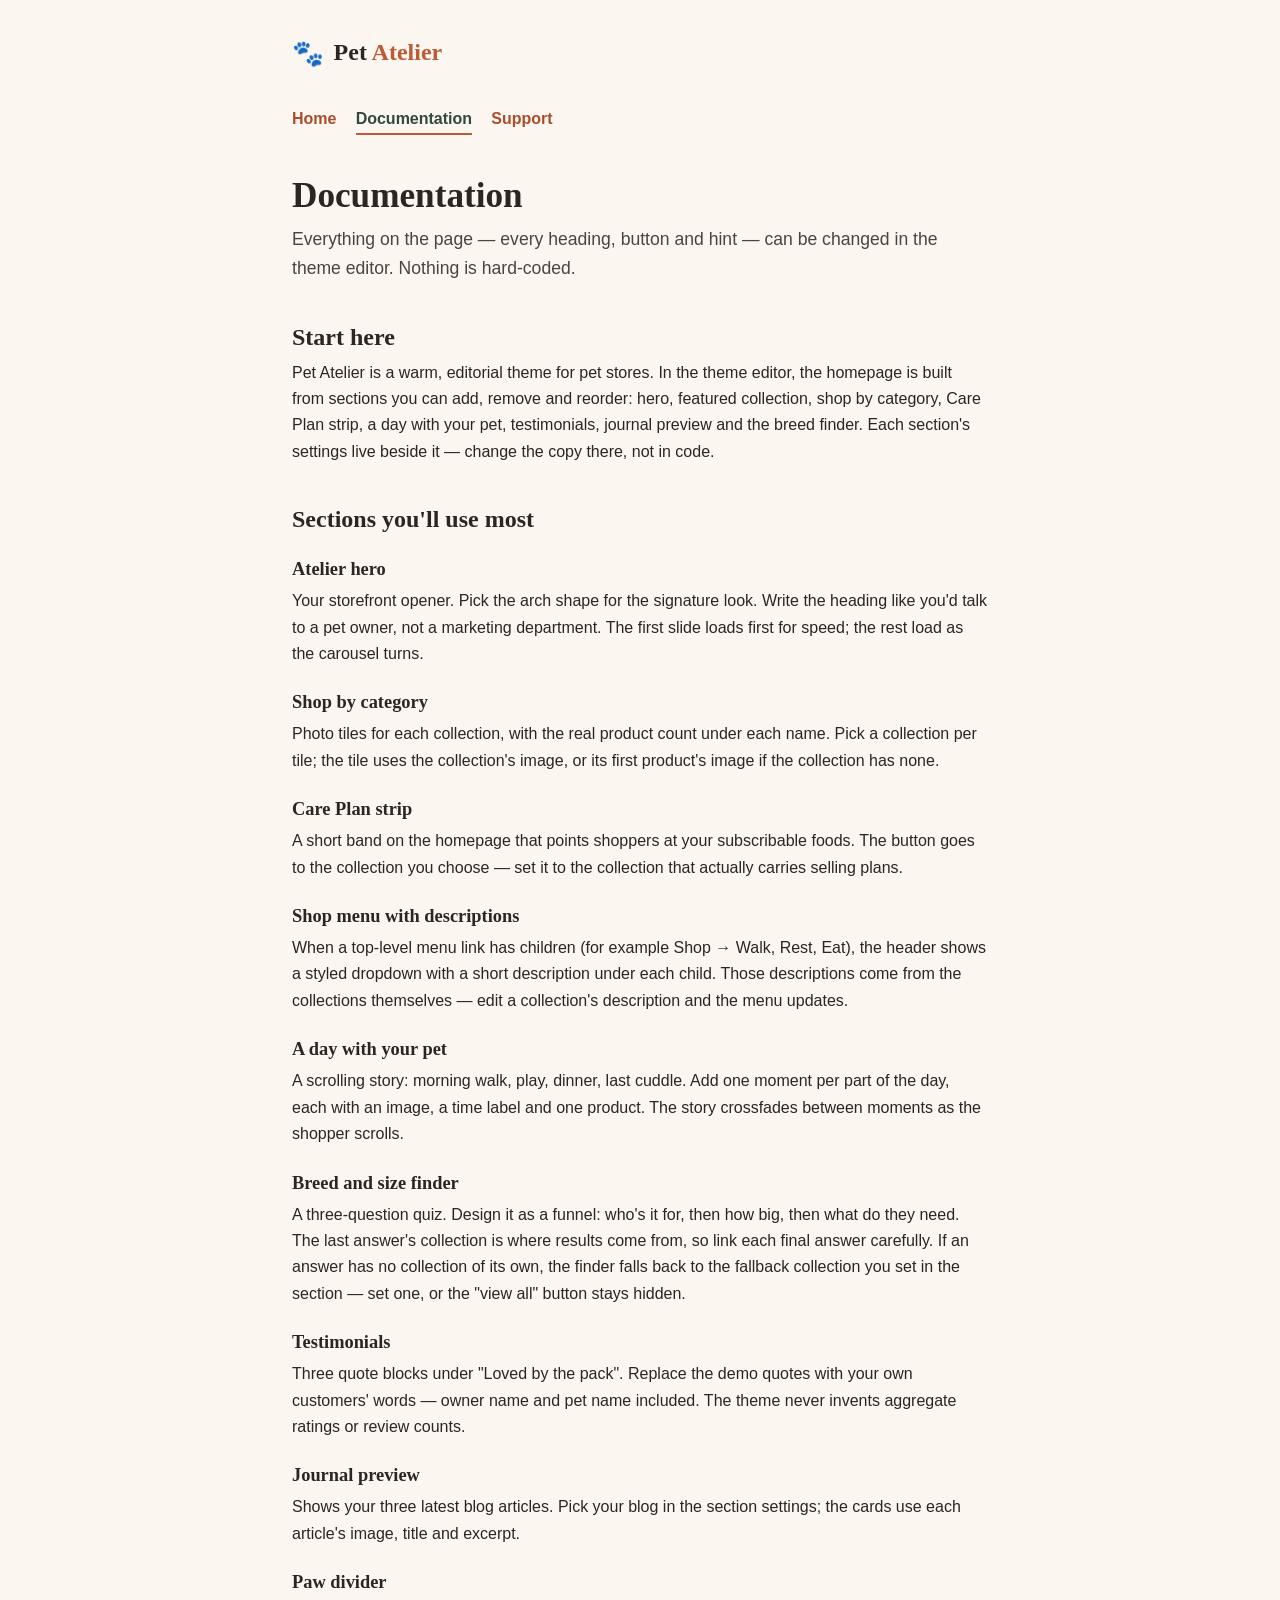
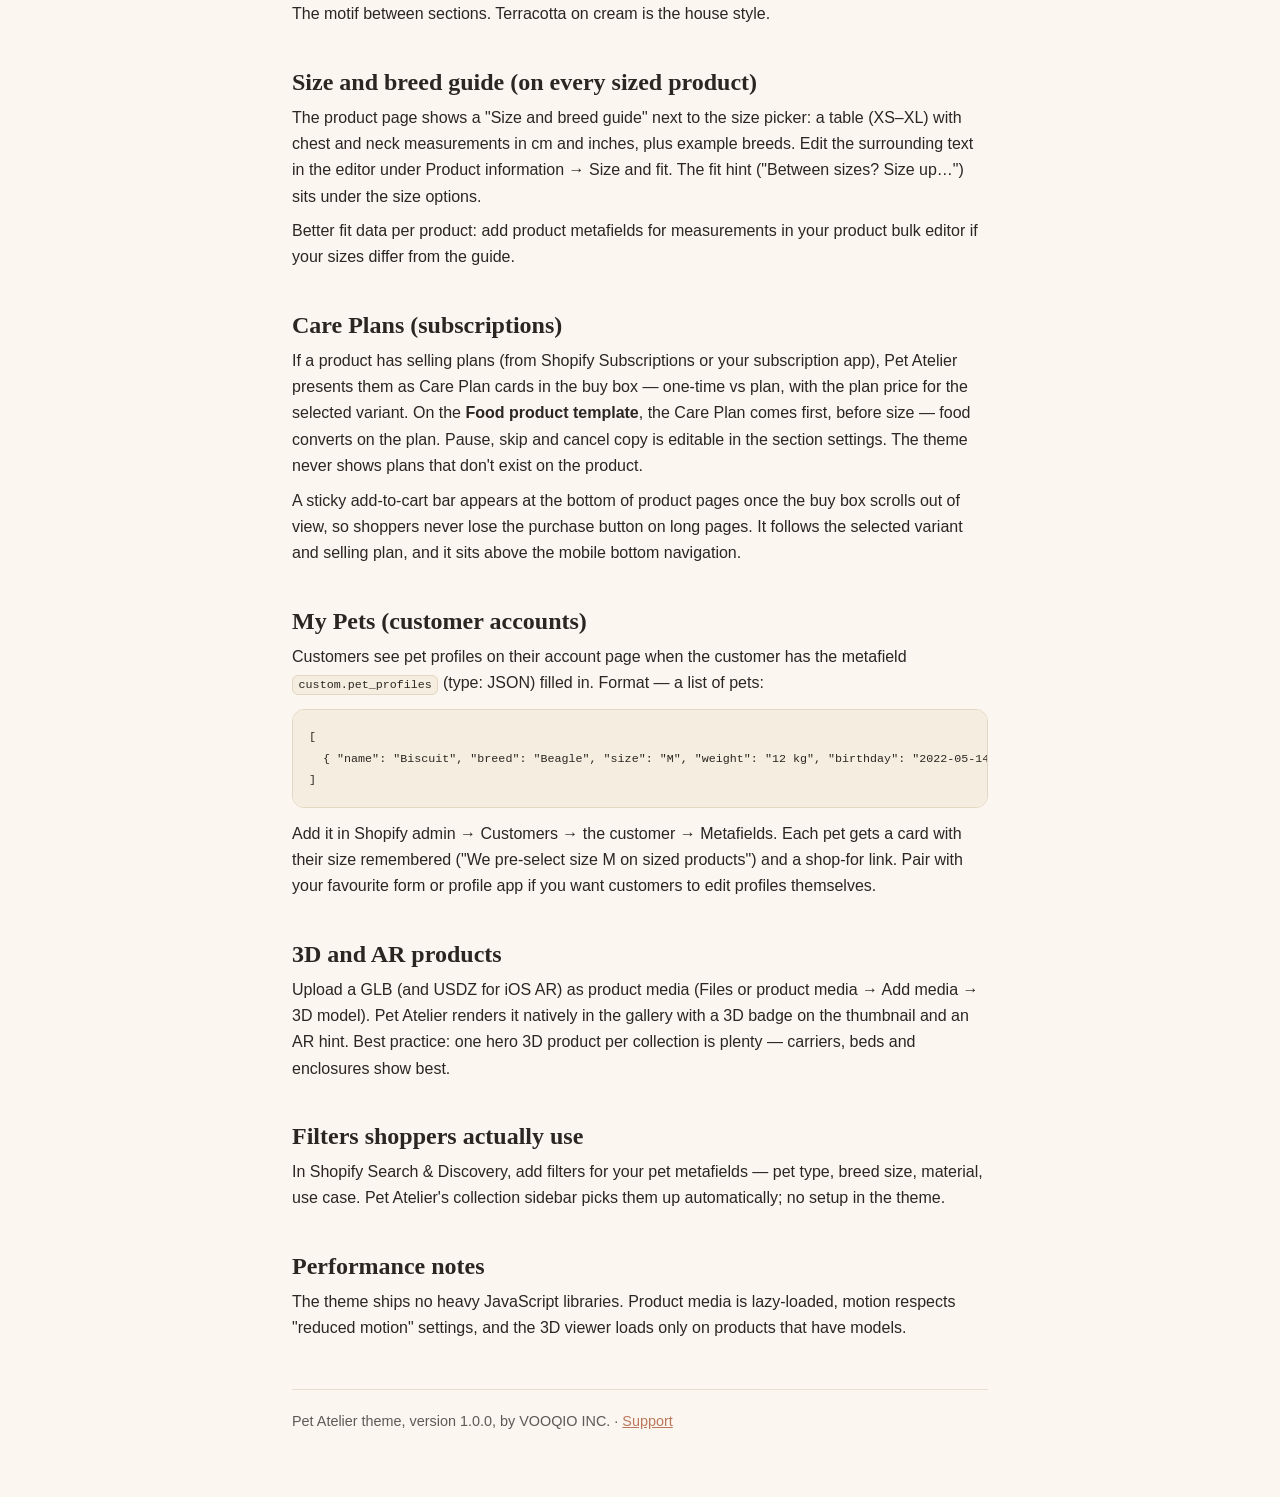
==== docs.html @ 3760fcce "Publish Pet Atelier docs and support site" ====
<!DOCTYPE html>
<html lang="en">
<head>
<meta charset="utf-8">
<meta name="viewport" content="width=device-width, initial-scale=1">
<title>Pet Atelier theme — Documentation</title>
<link rel="stylesheet" href="style.css">
</head>
<body>
<div class="wrap">
  <header class="brand"><span class="paw">🐾</span><span class="name">Pet <em>Atelier</em></span></header>
  <nav class="top">
    <a href="index.html">Home</a>
    <a href="docs.html" aria-current="page">Documentation</a>
    <a href="support.html">Support</a>
  </nav>
  <h1>Documentation</h1>
  <p class="lede">Everything on the page — every heading, button and hint — can be changed in the theme editor. Nothing is hard-coded.</p>

  <h2>Start here</h2>
  <p>Pet Atelier is a warm, editorial theme for pet stores. In the theme editor, the homepage is built from sections you can add, remove and reorder: hero, featured collection, shop by category, Care Plan strip, a day with your pet, testimonials, journal preview and the breed finder. Each section's settings live beside it — change the copy there, not in code.</p>

  <h2>Sections you'll use most</h2>
  <h3>Atelier hero</h3>
  <p>Your storefront opener. Pick the arch shape for the signature look. Write the heading like you'd talk to a pet owner, not a marketing department. The first slide loads first for speed; the rest load as the carousel turns.</p>
  <h3>Shop by category</h3>
  <p>Photo tiles for each collection, with the real product count under each name. Pick a collection per tile; the tile uses the collection's image, or its first product's image if the collection has none.</p>
  <h3>Care Plan strip</h3>
  <p>A short band on the homepage that points shoppers at your subscribable foods. The button goes to the collection you choose — set it to the collection that actually carries selling plans.</p>
  <h3>Shop menu with descriptions</h3>
  <p>When a top-level menu link has children (for example Shop → Walk, Rest, Eat), the header shows a styled dropdown with a short description under each child. Those descriptions come from the collections themselves — edit a collection's description and the menu updates.</p>
  <h3>A day with your pet</h3>
  <p>A scrolling story: morning walk, play, dinner, last cuddle. Add one moment per part of the day, each with an image, a time label and one product. The story crossfades between moments as the shopper scrolls.</p>
  <h3>Breed and size finder</h3>
  <p>A three-question quiz. Design it as a funnel: who's it for, then how big, then what do they need. The last answer's collection is where results come from, so link each final answer carefully. If an answer has no collection of its own, the finder falls back to the fallback collection you set in the section — set one, or the "view all" button stays hidden.</p>
  <h3>Testimonials</h3>
  <p>Three quote blocks under "Loved by the pack". Replace the demo quotes with your own customers' words — owner name and pet name included. The theme never invents aggregate ratings or review counts.</p>
  <h3>Journal preview</h3>
  <p>Shows your three latest blog articles. Pick your blog in the section settings; the cards use each article's image, title and excerpt.</p>
  <h3>Paw divider</h3>
  <p>The motif between sections. Terracotta on cream is the house style.</p>

  <h2>Size and breed guide (on every sized product)</h2>
  <p>The product page shows a "Size and breed guide" next to the size picker: a table (XS–XL) with chest and neck measurements in cm and inches, plus example breeds. Edit the surrounding text in the editor under Product information → Size and fit. The fit hint ("Between sizes? Size up…") sits under the size options.</p>
  <p>Better fit data per product: add product metafields for measurements in your product bulk editor if your sizes differ from the guide.</p>

  <h2>Care Plans (subscriptions)</h2>
  <p>If a product has selling plans (from Shopify Subscriptions or your subscription app), Pet Atelier presents them as Care Plan cards in the buy box — one-time vs plan, with the plan price for the selected variant. On the <strong>Food product template</strong>, the Care Plan comes first, before size — food converts on the plan. Pause, skip and cancel copy is editable in the section settings. The theme never shows plans that don't exist on the product.</p>
  <p>A sticky add-to-cart bar appears at the bottom of product pages once the buy box scrolls out of view, so shoppers never lose the purchase button on long pages. It follows the selected variant and selling plan, and it sits above the mobile bottom navigation.</p>

  <h2>My Pets (customer accounts)</h2>
  <p>Customers see pet profiles on their account page when the customer has the metafield <code>custom.pet_profiles</code> (type: JSON) filled in. Format — a list of pets:</p>
<pre><code>[
  { "name": "Biscuit", "breed": "Beagle", "size": "M", "weight": "12 kg", "birthday": "2022-05-14" }
]</code></pre>
  <p>Add it in Shopify admin → Customers → the customer → Metafields. Each pet gets a card with their size remembered ("We pre-select size M on sized products") and a shop-for link. Pair with your favourite form or profile app if you want customers to edit profiles themselves.</p>

  <h2>3D and AR products</h2>
  <p>Upload a GLB (and USDZ for iOS AR) as product media (Files or product media → Add media → 3D model). Pet Atelier renders it natively in the gallery with a 3D badge on the thumbnail and an AR hint. Best practice: one hero 3D product per collection is plenty — carriers, beds and enclosures show best.</p>

  <h2>Filters shoppers actually use</h2>
  <p>In Shopify Search &amp; Discovery, add filters for your pet metafields — pet type, breed size, material, use case. Pet Atelier's collection sidebar picks them up automatically; no setup in the theme.</p>

  <h2>Performance notes</h2>
  <p>The theme ships no heavy JavaScript libraries. Product media is lazy-loaded, motion respects "reduced motion" settings, and the 3D viewer loads only on products that have models.</p>

  <footer>Pet Atelier theme, version 1.0.0, by VOOQIO INC. · <a href="support.html">Support</a></footer>
</div>
</body>
</html>
---- style.css ----
/* Pet Atelier docs site — same tokens as the theme: cream, terracotta, forest. */
:root {
  --cream: #FBF6EF; --surface: #F5EDDF; --ink: #2B2622;
  --terra: #BC5B34; --terra-deep: #A84E2C; --forest: #2F4A3C;
  --border: #E3D7C3;
}
* { box-sizing: border-box; }
body { margin: 0; background: var(--cream); color: var(--ink);
  font-family: "Work Sans", -apple-system, "Segoe UI", sans-serif; line-height: 1.65; }
h1, h2, h3 { font-family: Georgia, "Playfair Display", serif; line-height: 1.2; }
a { color: var(--terra-deep); }
.wrap { max-width: 46rem; margin: 0 auto; padding: 2rem 1.25rem 4rem; }
header.brand { display: flex; align-items: center; gap: 0.6rem; margin-bottom: 2rem; }
header.brand .paw { color: var(--terra); font-size: 1.6rem; }
header.brand .name { font-family: Georgia, serif; font-size: 1.5rem; font-weight: 700; }
header.brand .name em { font-style: normal; color: var(--terra); }
nav.top { display: flex; gap: 1.2rem; margin-bottom: 2.5rem; font-weight: 600; }
nav.top a { text-decoration: none; }
nav.top a[aria-current="page"] { color: var(--forest); border-bottom: 2px solid var(--terra); }
h1 { font-size: 2.2rem; margin: 0 0 0.5rem; }
.lede { font-size: 1.1rem; opacity: 0.85; margin: 0 0 2rem; }
h2 { font-size: 1.5rem; margin: 2.5rem 0 0.5rem; }
h3 { font-size: 1.15rem; margin: 1.5rem 0 0.3rem; }
p { margin: 0.5rem 0; }
ul { padding-left: 1.2rem; }
li { margin: 0.3rem 0; }
code { background: var(--surface); border: 1px solid var(--border); border-radius: 6px; padding: 0.1rem 0.35rem; font-size: 0.9em; }
pre { background: var(--surface); border: 1px solid var(--border); border-radius: 12px; padding: 1rem; overflow-x: auto; }
pre code { background: none; border: 0; padding: 0; }
.card { background: var(--surface); border: 1px solid var(--border); border-radius: 20px; padding: 1.4rem 1.5rem; margin: 1rem 0; }
.card h2, .card h3 { margin-top: 0; }
.btn { display: inline-block; background: var(--terra-deep); color: #fff; text-decoration: none; font-weight: 600; padding: 0.7rem 1.4rem; border-radius: 999px; margin-top: 0.5rem; }
footer { margin-top: 3rem; padding-top: 1.2rem; border-top: 1px solid var(--border); font-size: 0.9rem; opacity: 0.75; }
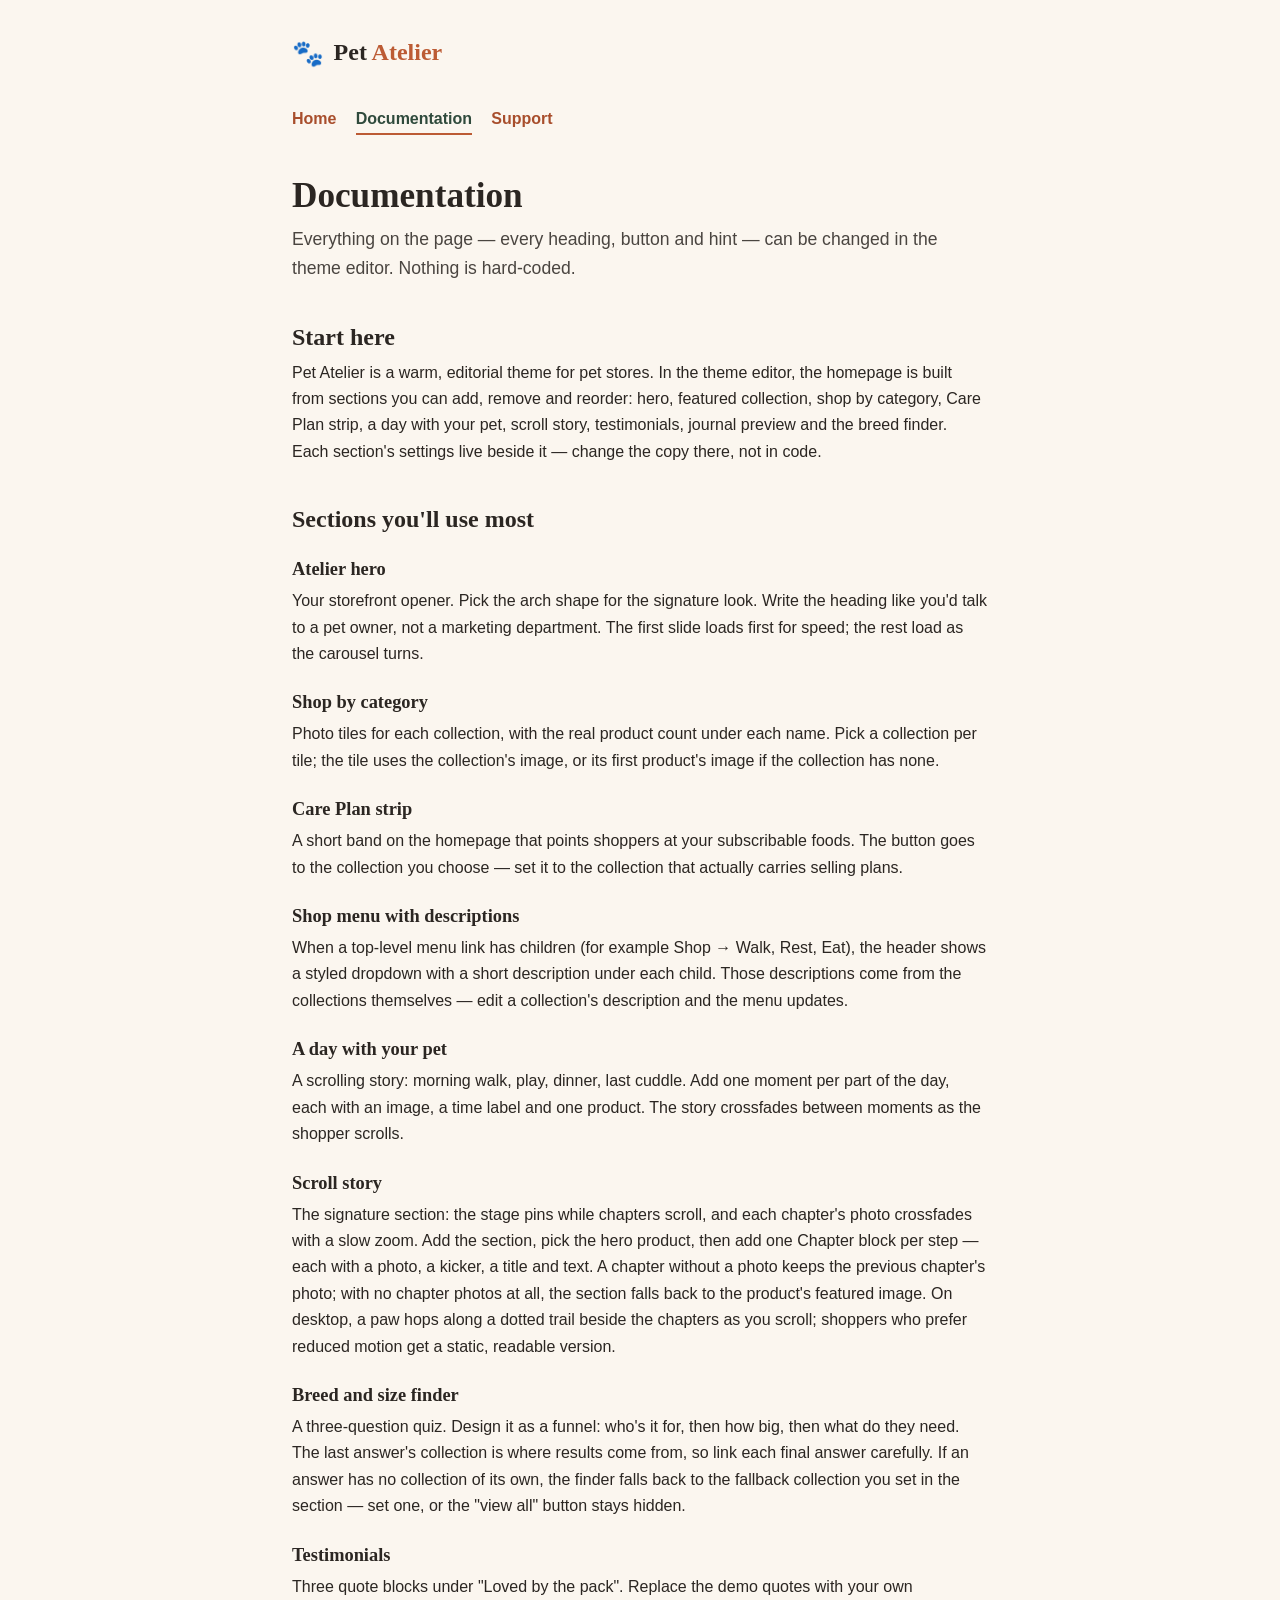
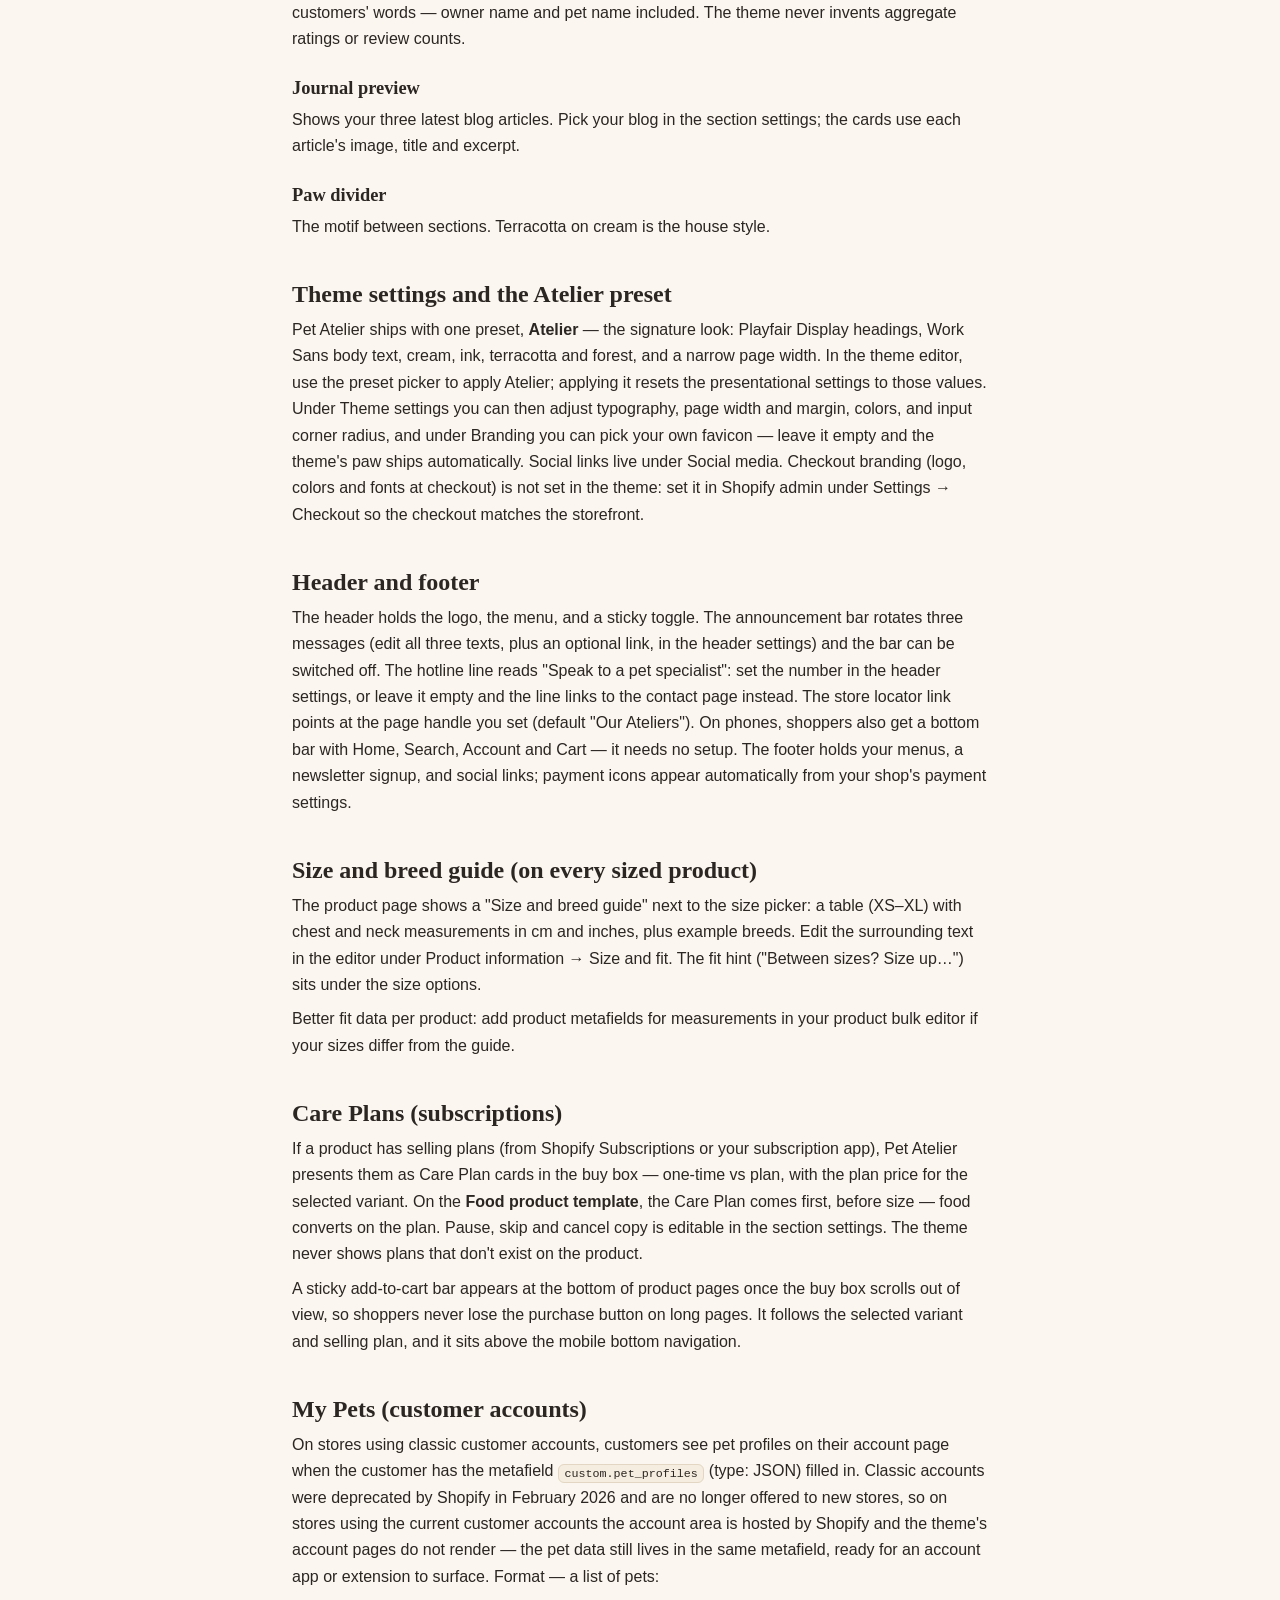
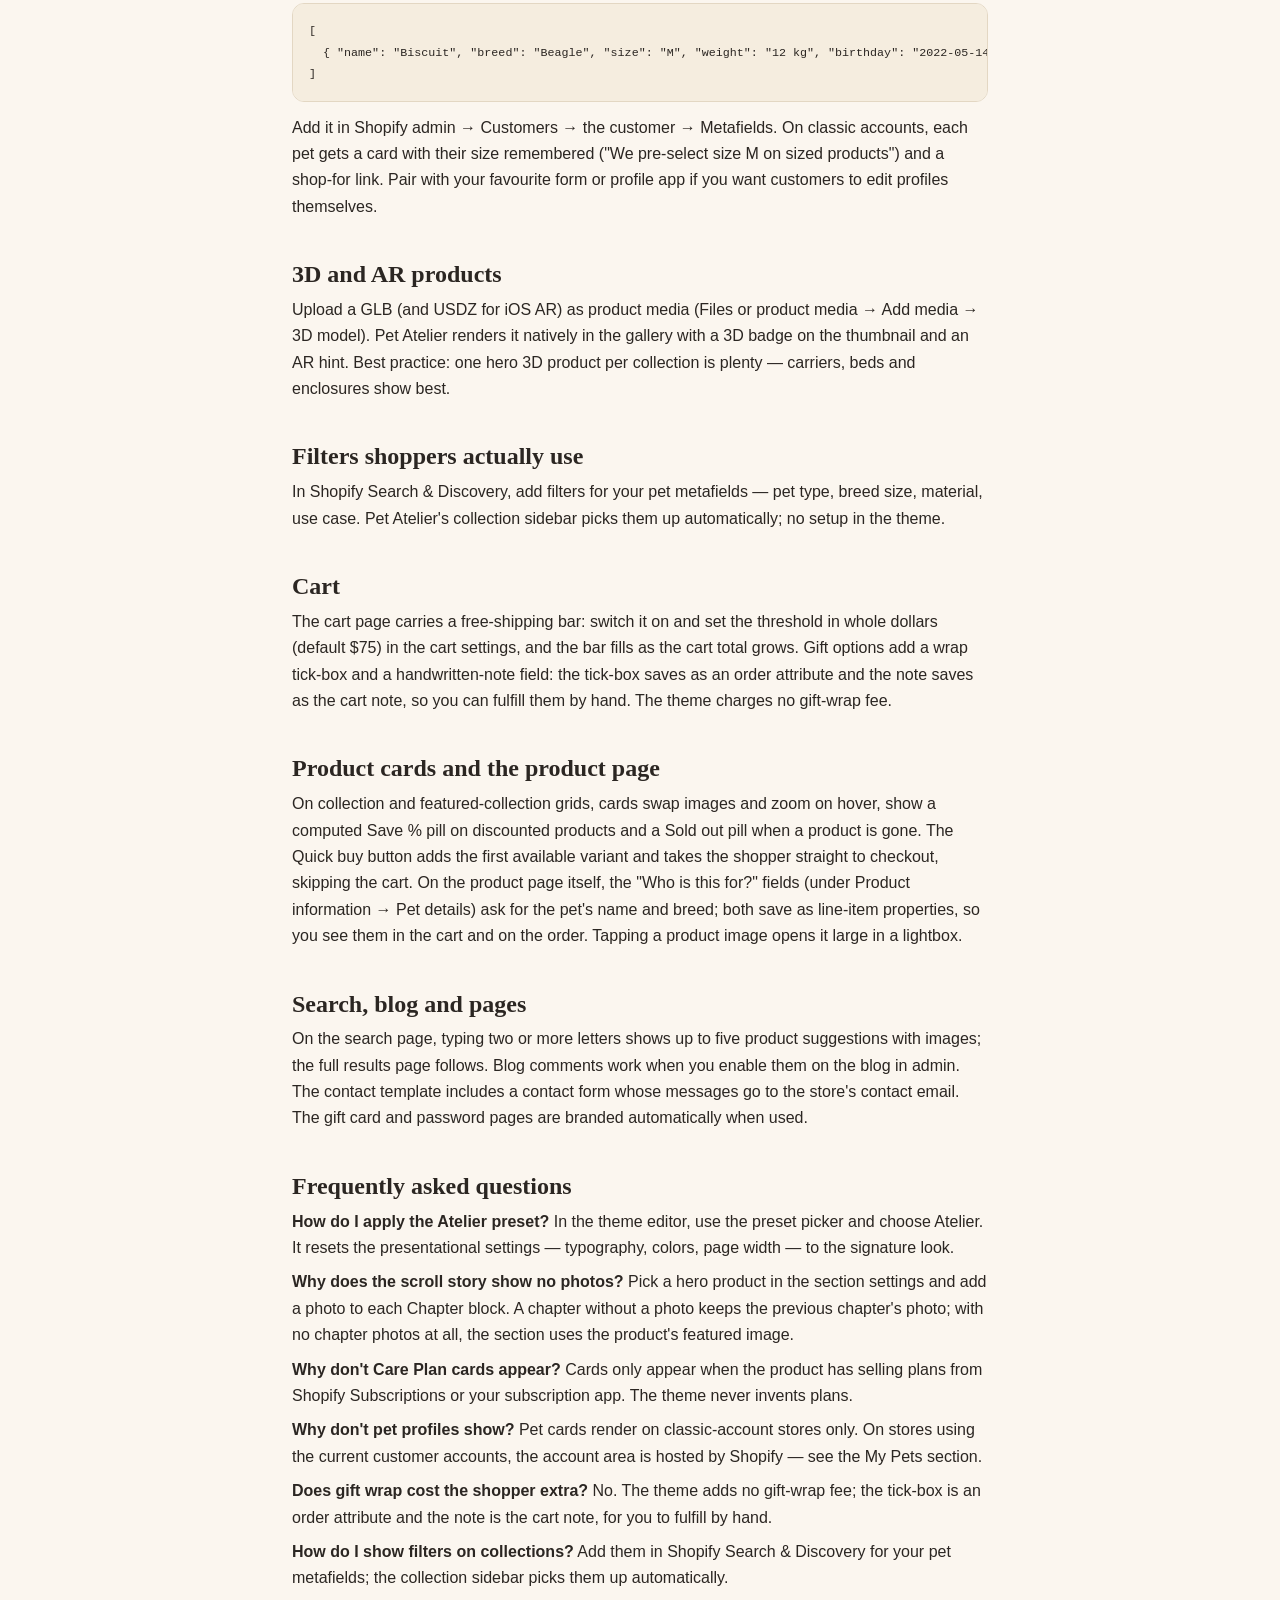
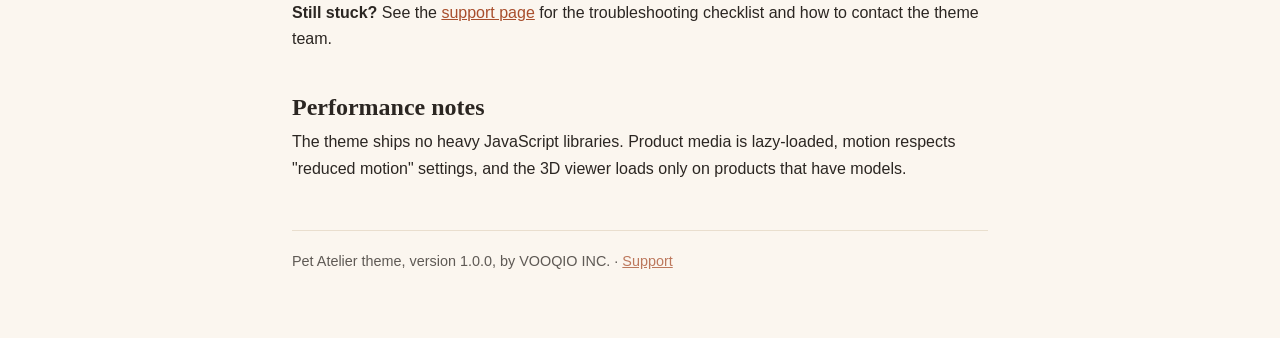
==== commit 34f3f1ff: "Complete docs per Shopify guidelines: scroll story, preset, cart, header/footer, FAQ, contact form, " ====
--- a/docs.html
+++ b/docs.html
@@ -5,6 +5,7 @@
 <meta name="viewport" content="width=device-width, initial-scale=1">
 <title>Pet Atelier theme — Documentation</title>
 <link rel="stylesheet" href="style.css">
+<link rel="icon" type="image/svg+xml" href="favicon.svg">
 </head>
 <body>
 <div class="wrap">
@@ -18,7 +19,7 @@
   <p class="lede">Everything on the page — every heading, button and hint — can be changed in the theme editor. Nothing is hard-coded.</p>
 
   <h2>Start here</h2>
-  <p>Pet Atelier is a warm, editorial theme for pet stores. In the theme editor, the homepage is built from sections you can add, remove and reorder: hero, featured collection, shop by category, Care Plan strip, a day with your pet, testimonials, journal preview and the breed finder. Each section's settings live beside it — change the copy there, not in code.</p>
+  <p>Pet Atelier is a warm, editorial theme for pet stores. In the theme editor, the homepage is built from sections you can add, remove and reorder: hero, featured collection, shop by category, Care Plan strip, a day with your pet, scroll story, testimonials, journal preview and the breed finder. Each section's settings live beside it — change the copy there, not in code.</p>
 
   <h2>Sections you'll use most</h2>
   <h3>Atelier hero</h3>
@@ -31,6 +32,8 @@
   <p>When a top-level menu link has children (for example Shop → Walk, Rest, Eat), the header shows a styled dropdown with a short description under each child. Those descriptions come from the collections themselves — edit a collection's description and the menu updates.</p>
   <h3>A day with your pet</h3>
   <p>A scrolling story: morning walk, play, dinner, last cuddle. Add one moment per part of the day, each with an image, a time label and one product. The story crossfades between moments as the shopper scrolls.</p>
+  <h3>Scroll story</h3>
+  <p>The signature section: the stage pins while chapters scroll, and each chapter's photo crossfades with a slow zoom. Add the section, pick the hero product, then add one Chapter block per step — each with a photo, a kicker, a title and text. A chapter without a photo keeps the previous chapter's photo; with no chapter photos at all, the section falls back to the product's featured image. On desktop, a paw hops along a dotted trail beside the chapters as you scroll; shoppers who prefer reduced motion get a static, readable version.</p>
   <h3>Breed and size finder</h3>
   <p>A three-question quiz. Design it as a funnel: who's it for, then how big, then what do they need. The last answer's collection is where results come from, so link each final answer carefully. If an answer has no collection of its own, the finder falls back to the fallback collection you set in the section — set one, or the "view all" button stays hidden.</p>
   <h3>Testimonials</h3>
@@ -39,6 +42,12 @@
   <p>Shows your three latest blog articles. Pick your blog in the section settings; the cards use each article's image, title and excerpt.</p>
   <h3>Paw divider</h3>
   <p>The motif between sections. Terracotta on cream is the house style.</p>
+
+  <h2>Theme settings and the Atelier preset</h2>
+  <p>Pet Atelier ships with one preset, <strong>Atelier</strong> — the signature look: Playfair Display headings, Work Sans body text, cream, ink, terracotta and forest, and a narrow page width. In the theme editor, use the preset picker to apply Atelier; applying it resets the presentational settings to those values. Under Theme settings you can then adjust typography, page width and margin, colors, and input corner radius, and under Branding you can pick your own favicon — leave it empty and the theme's paw ships automatically. Social links live under Social media. Checkout branding (logo, colors and fonts at checkout) is not set in the theme: set it in Shopify admin under Settings → Checkout so the checkout matches the storefront.</p>
+
+  <h2>Header and footer</h2>
+  <p>The header holds the logo, the menu, and a sticky toggle. The announcement bar rotates three messages (edit all three texts, plus an optional link, in the header settings) and the bar can be switched off. The hotline line reads "Speak to a pet specialist": set the number in the header settings, or leave it empty and the line links to the contact page instead. The store locator link points at the page handle you set (default "Our Ateliers"). On phones, shoppers also get a bottom bar with Home, Search, Account and Cart — it needs no setup. The footer holds your menus, a newsletter signup, and social links; payment icons appear automatically from your shop's payment settings.</p>
 
   <h2>Size and breed guide (on every sized product)</h2>
   <p>The product page shows a "Size and breed guide" next to the size picker: a table (XS–XL) with chest and neck measurements in cm and inches, plus example breeds. Edit the surrounding text in the editor under Product information → Size and fit. The fit hint ("Between sizes? Size up…") sits under the size options.</p>
@@ -49,17 +58,35 @@
   <p>A sticky add-to-cart bar appears at the bottom of product pages once the buy box scrolls out of view, so shoppers never lose the purchase button on long pages. It follows the selected variant and selling plan, and it sits above the mobile bottom navigation.</p>
 
   <h2>My Pets (customer accounts)</h2>
-  <p>Customers see pet profiles on their account page when the customer has the metafield <code>custom.pet_profiles</code> (type: JSON) filled in. Format — a list of pets:</p>
+  <p>On stores using classic customer accounts, customers see pet profiles on their account page when the customer has the metafield <code>custom.pet_profiles</code> (type: JSON) filled in. Classic accounts were deprecated by Shopify in February 2026 and are no longer offered to new stores, so on stores using the current customer accounts the account area is hosted by Shopify and the theme's account pages do not render — the pet data still lives in the same metafield, ready for an account app or extension to surface. Format — a list of pets:</p>
 <pre><code>[
   { "name": "Biscuit", "breed": "Beagle", "size": "M", "weight": "12 kg", "birthday": "2022-05-14" }
 ]</code></pre>
-  <p>Add it in Shopify admin → Customers → the customer → Metafields. Each pet gets a card with their size remembered ("We pre-select size M on sized products") and a shop-for link. Pair with your favourite form or profile app if you want customers to edit profiles themselves.</p>
+  <p>Add it in Shopify admin → Customers → the customer → Metafields. On classic accounts, each pet gets a card with their size remembered ("We pre-select size M on sized products") and a shop-for link. Pair with your favourite form or profile app if you want customers to edit profiles themselves.</p>
 
   <h2>3D and AR products</h2>
   <p>Upload a GLB (and USDZ for iOS AR) as product media (Files or product media → Add media → 3D model). Pet Atelier renders it natively in the gallery with a 3D badge on the thumbnail and an AR hint. Best practice: one hero 3D product per collection is plenty — carriers, beds and enclosures show best.</p>
 
   <h2>Filters shoppers actually use</h2>
   <p>In Shopify Search &amp; Discovery, add filters for your pet metafields — pet type, breed size, material, use case. Pet Atelier's collection sidebar picks them up automatically; no setup in the theme.</p>
+
+  <h2>Cart</h2>
+  <p>The cart page carries a free-shipping bar: switch it on and set the threshold in whole dollars (default $75) in the cart settings, and the bar fills as the cart total grows. Gift options add a wrap tick-box and a handwritten-note field: the tick-box saves as an order attribute and the note saves as the cart note, so you can fulfill them by hand. The theme charges no gift-wrap fee.</p>
+
+  <h2>Product cards and the product page</h2>
+  <p>On collection and featured-collection grids, cards swap images and zoom on hover, show a computed Save % pill on discounted products and a Sold out pill when a product is gone. The Quick buy button adds the first available variant and takes the shopper straight to checkout, skipping the cart. On the product page itself, the "Who is this for?" fields (under Product information → Pet details) ask for the pet's name and breed; both save as line-item properties, so you see them in the cart and on the order. Tapping a product image opens it large in a lightbox.</p>
+
+  <h2>Search, blog and pages</h2>
+  <p>On the search page, typing two or more letters shows up to five product suggestions with images; the full results page follows. Blog comments work when you enable them on the blog in admin. The contact template includes a contact form whose messages go to the store's contact email. The gift card and password pages are branded automatically when used.</p>
+
+  <h2>Frequently asked questions</h2>
+  <p><strong>How do I apply the Atelier preset?</strong> In the theme editor, use the preset picker and choose Atelier. It resets the presentational settings — typography, colors, page width — to the signature look.</p>
+  <p><strong>Why does the scroll story show no photos?</strong> Pick a hero product in the section settings and add a photo to each Chapter block. A chapter without a photo keeps the previous chapter's photo; with no chapter photos at all, the section uses the product's featured image.</p>
+  <p><strong>Why don't Care Plan cards appear?</strong> Cards only appear when the product has selling plans from Shopify Subscriptions or your subscription app. The theme never invents plans.</p>
+  <p><strong>Why don't pet profiles show?</strong> Pet cards render on classic-account stores only. On stores using the current customer accounts, the account area is hosted by Shopify — see the My Pets section.</p>
+  <p><strong>Does gift wrap cost the shopper extra?</strong> No. The theme adds no gift-wrap fee; the tick-box is an order attribute and the note is the cart note, for you to fulfill by hand.</p>
+  <p><strong>How do I show filters on collections?</strong> Add them in Shopify Search &amp; Discovery for your pet metafields; the collection sidebar picks them up automatically.</p>
+  <p><strong>Still stuck?</strong> See the <a href="support.html">support page</a> for the troubleshooting checklist and how to contact the theme team.</p>
 
   <h2>Performance notes</h2>
   <p>The theme ships no heavy JavaScript libraries. Product media is lazy-loaded, motion respects "reduced motion" settings, and the 3D viewer loads only on products that have models.</p>
--- a/style.css
+++ b/style.css
@@ -31,3 +31,6 @@
 .card h2, .card h3 { margin-top: 0; }
 .btn { display: inline-block; background: var(--terra-deep); color: #fff; text-decoration: none; font-weight: 600; padding: 0.7rem 1.4rem; border-radius: 999px; margin-top: 0.5rem; }
 footer { margin-top: 3rem; padding-top: 1.2rem; border-top: 1px solid var(--border); font-size: 0.9rem; opacity: 0.75; }
+form.contact-form input[type="text"], form.contact-form textarea { width: 100%; padding: 0.7rem 0.9rem; border: 1px solid var(--border); border-radius: 12px; background: #fff; color: var(--ink); font: inherit; }
+form.contact-form button { background: var(--terra-deep); color: #fff; border: 0; font-weight: 600; padding: 0.7rem 1.4rem; border-radius: 999px; cursor: pointer; }
+form.contact-form label { font-weight: 600; }
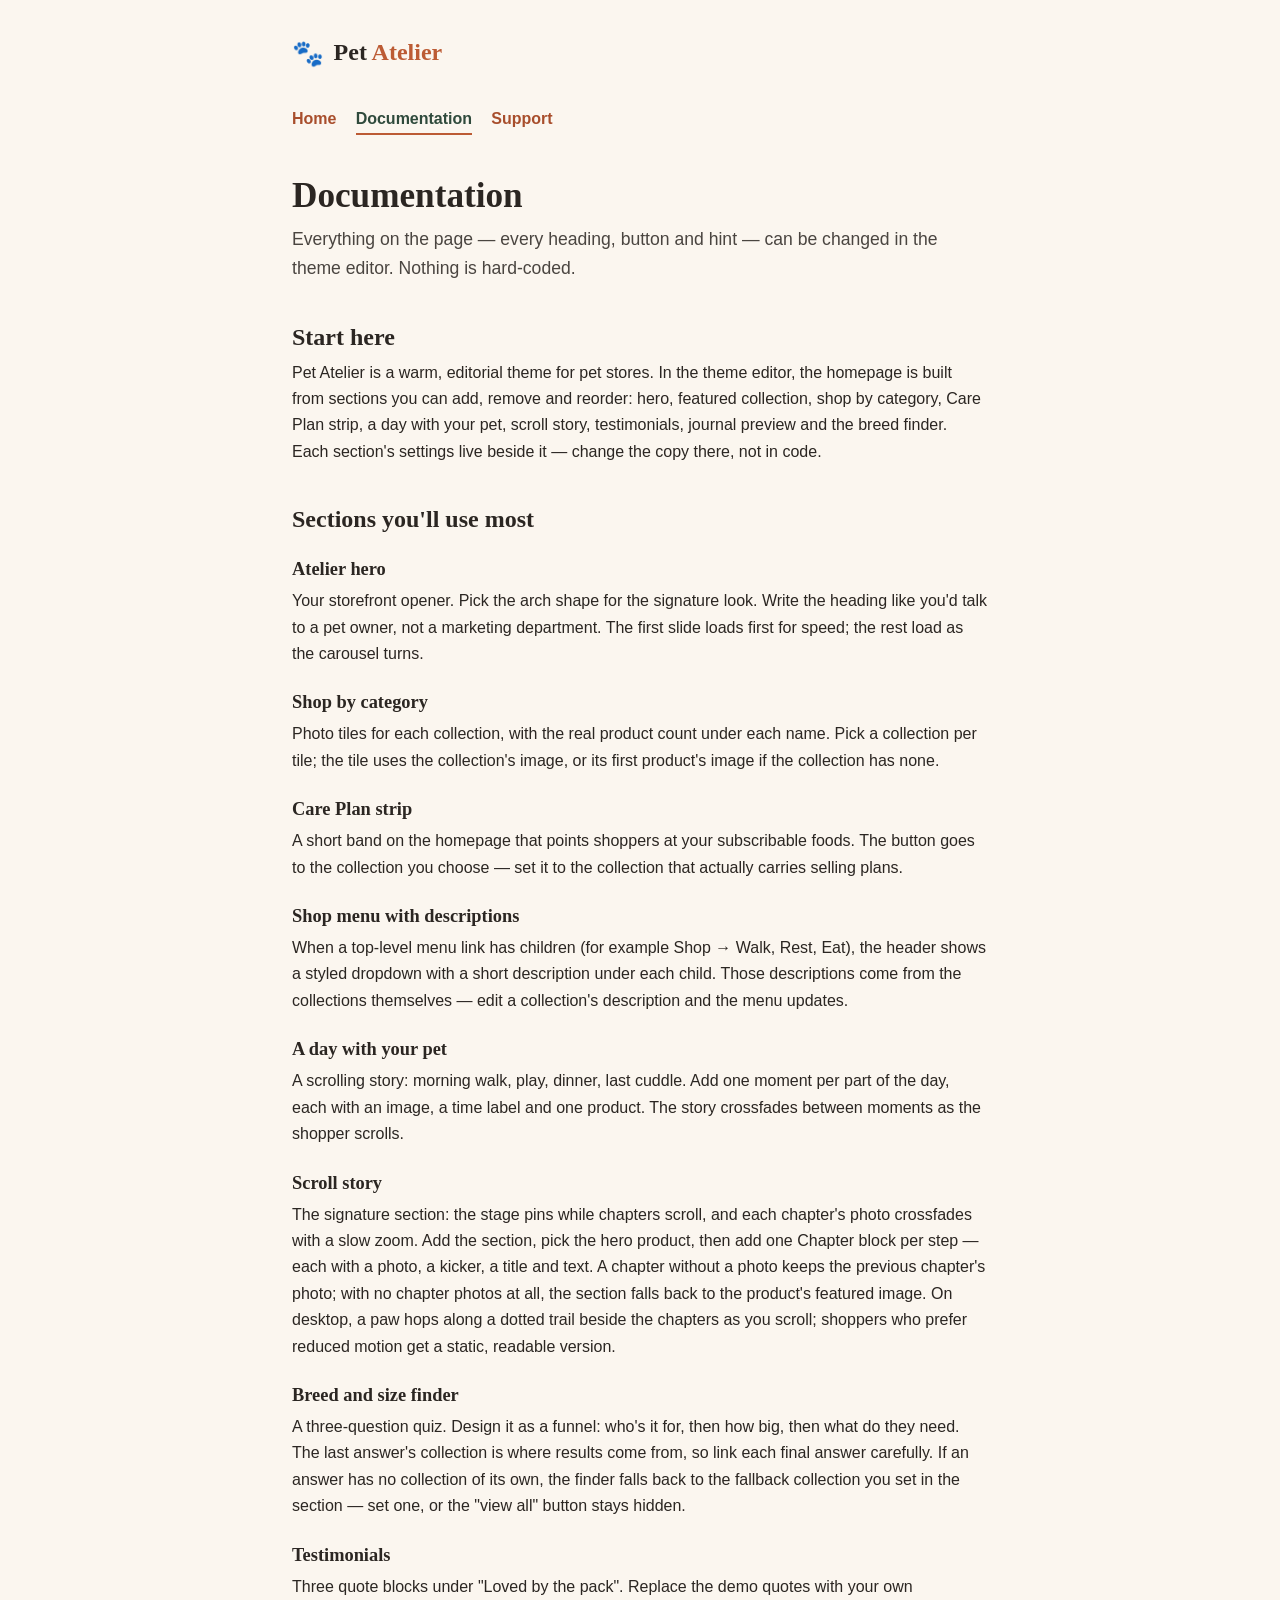
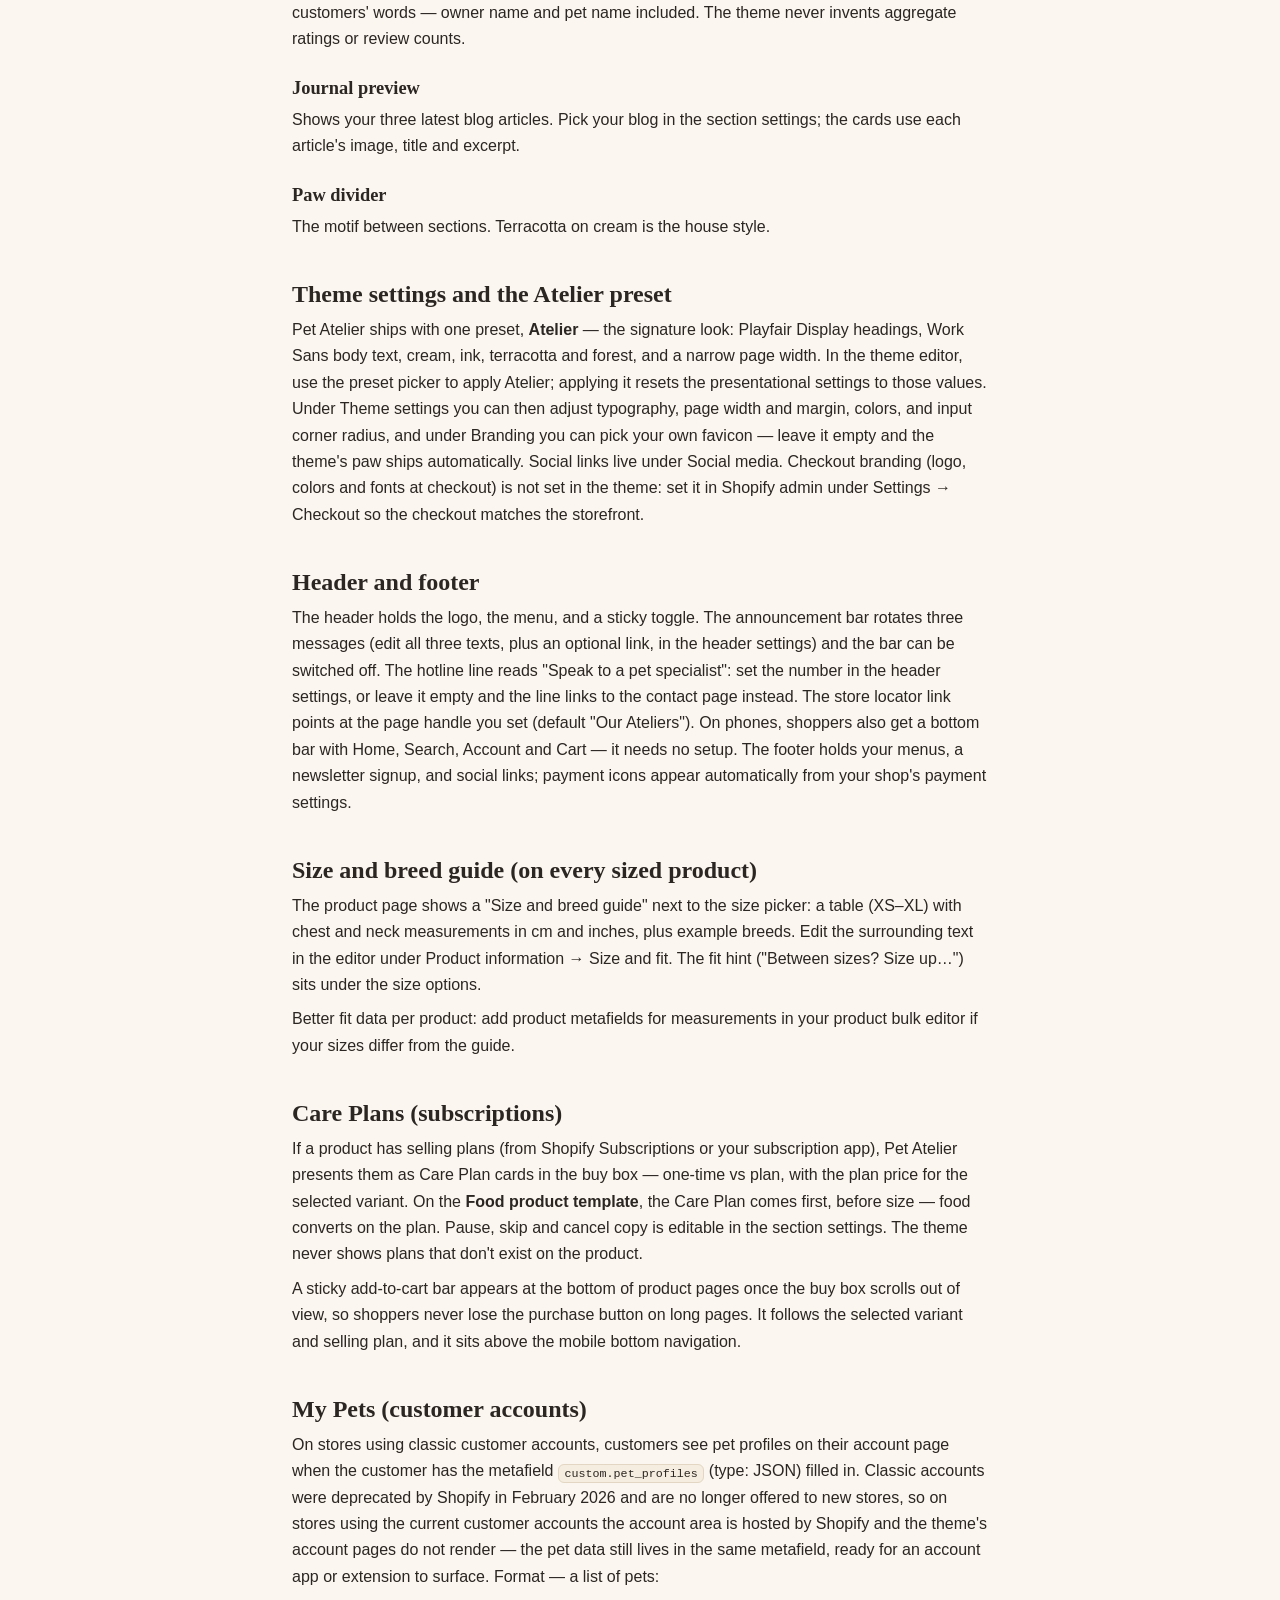
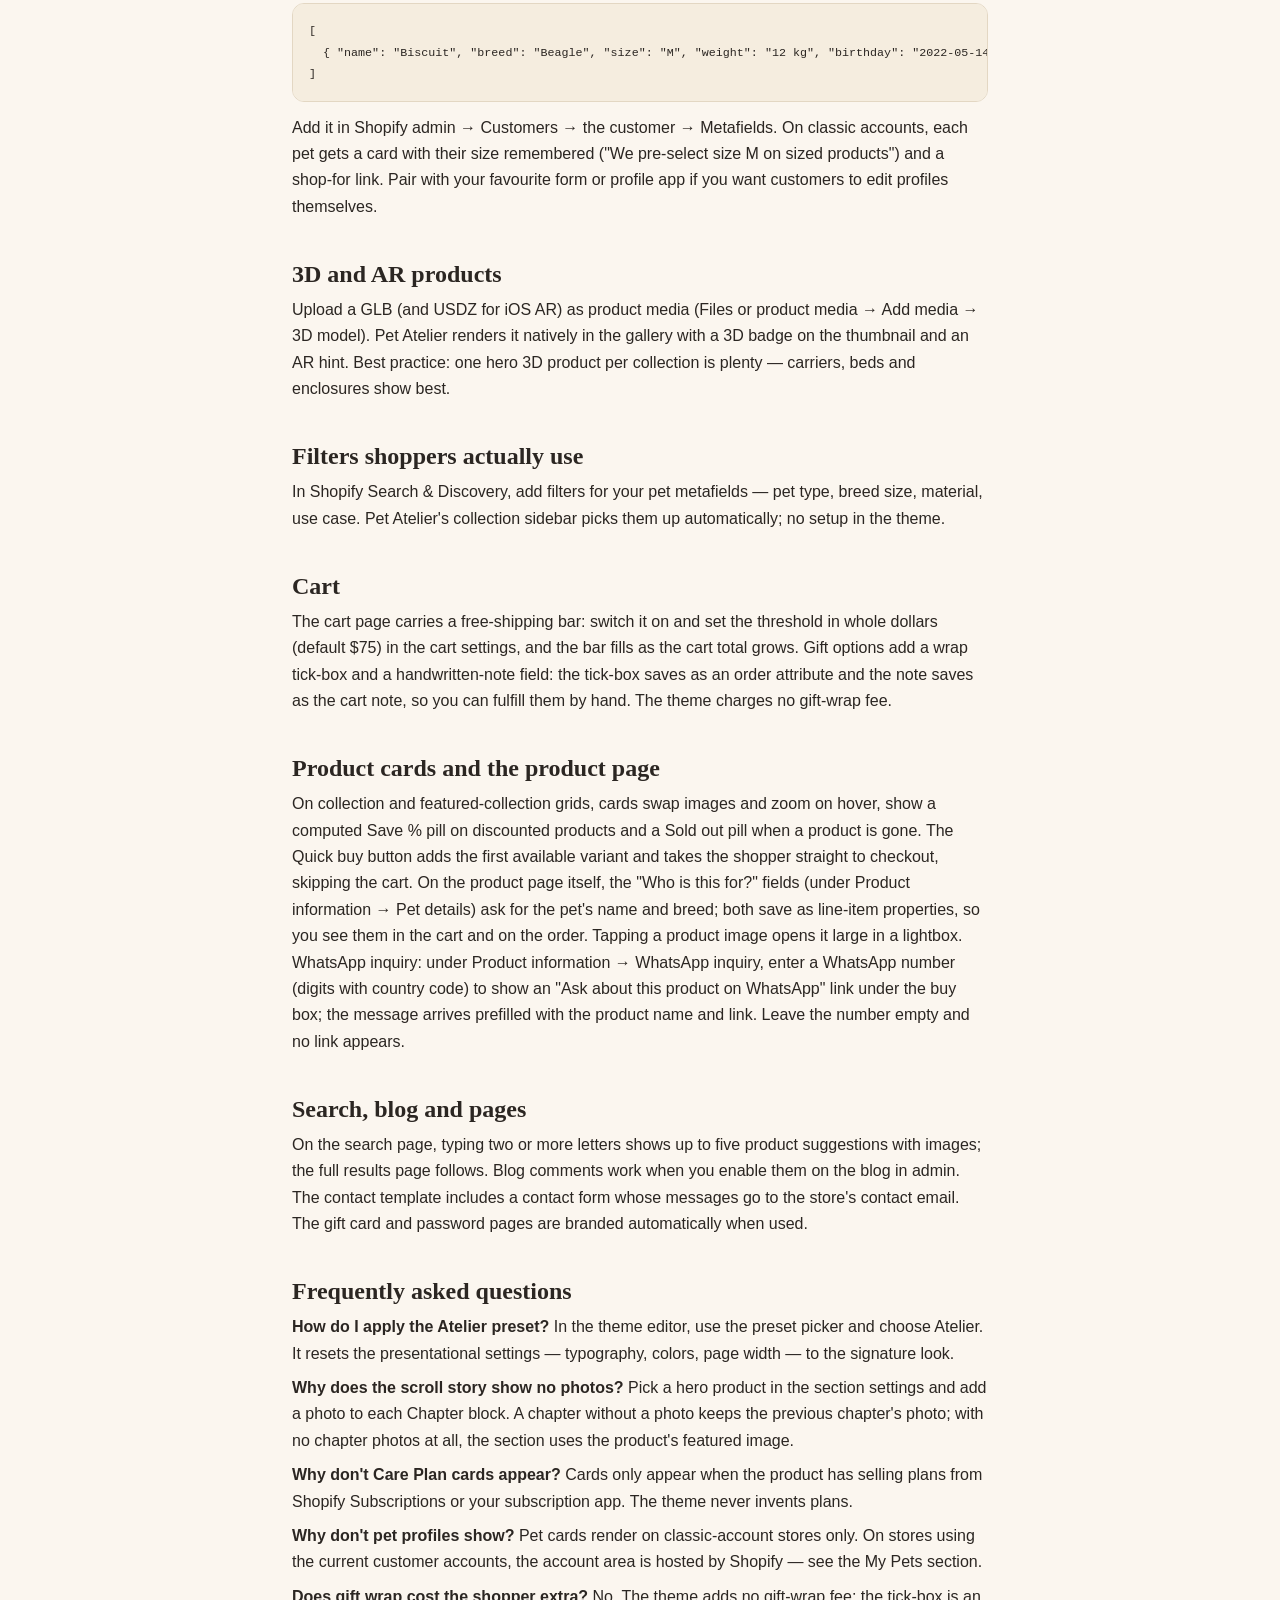
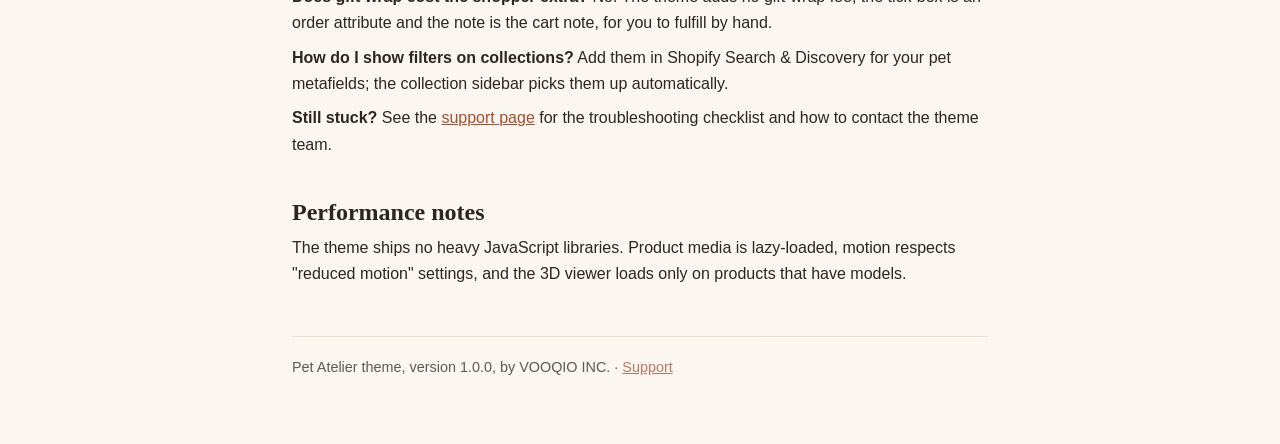
==== commit 0ee3aa50: "Document WhatsApp inquiry on product page" ====
--- a/docs.html
+++ b/docs.html
@@ -74,7 +74,7 @@
   <p>The cart page carries a free-shipping bar: switch it on and set the threshold in whole dollars (default $75) in the cart settings, and the bar fills as the cart total grows. Gift options add a wrap tick-box and a handwritten-note field: the tick-box saves as an order attribute and the note saves as the cart note, so you can fulfill them by hand. The theme charges no gift-wrap fee.</p>
 
   <h2>Product cards and the product page</h2>
-  <p>On collection and featured-collection grids, cards swap images and zoom on hover, show a computed Save % pill on discounted products and a Sold out pill when a product is gone. The Quick buy button adds the first available variant and takes the shopper straight to checkout, skipping the cart. On the product page itself, the "Who is this for?" fields (under Product information → Pet details) ask for the pet's name and breed; both save as line-item properties, so you see them in the cart and on the order. Tapping a product image opens it large in a lightbox.</p>
+  <p>On collection and featured-collection grids, cards swap images and zoom on hover, show a computed Save % pill on discounted products and a Sold out pill when a product is gone. The Quick buy button adds the first available variant and takes the shopper straight to checkout, skipping the cart. On the product page itself, the "Who is this for?" fields (under Product information → Pet details) ask for the pet's name and breed; both save as line-item properties, so you see them in the cart and on the order. Tapping a product image opens it large in a lightbox. WhatsApp inquiry: under Product information → WhatsApp inquiry, enter a WhatsApp number (digits with country code) to show an "Ask about this product on WhatsApp" link under the buy box; the message arrives prefilled with the product name and link. Leave the number empty and no link appears.</p>
 
   <h2>Search, blog and pages</h2>
   <p>On the search page, typing two or more letters shows up to five product suggestions with images; the full results page follows. Blog comments work when you enable them on the blog in admin. The contact template includes a contact form whose messages go to the store's contact email. The gift card and password pages are branded automatically when used.</p>
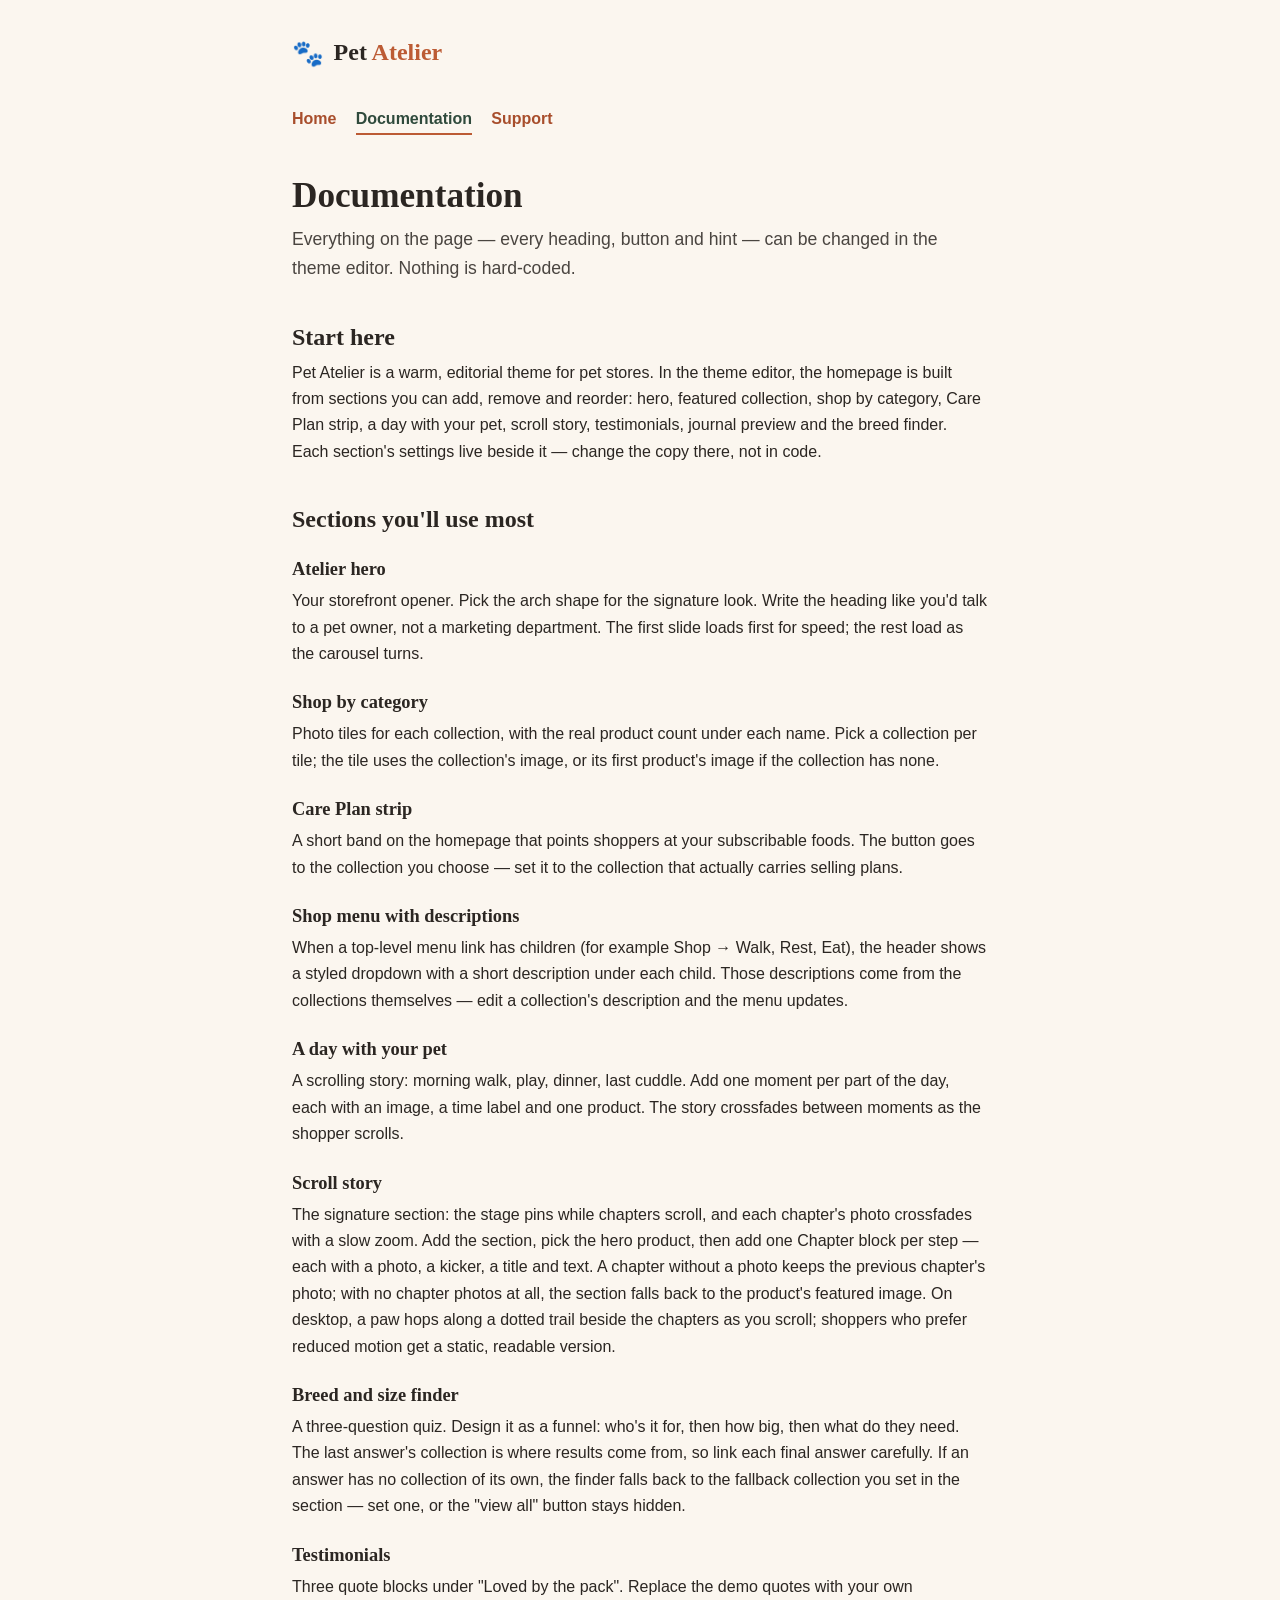
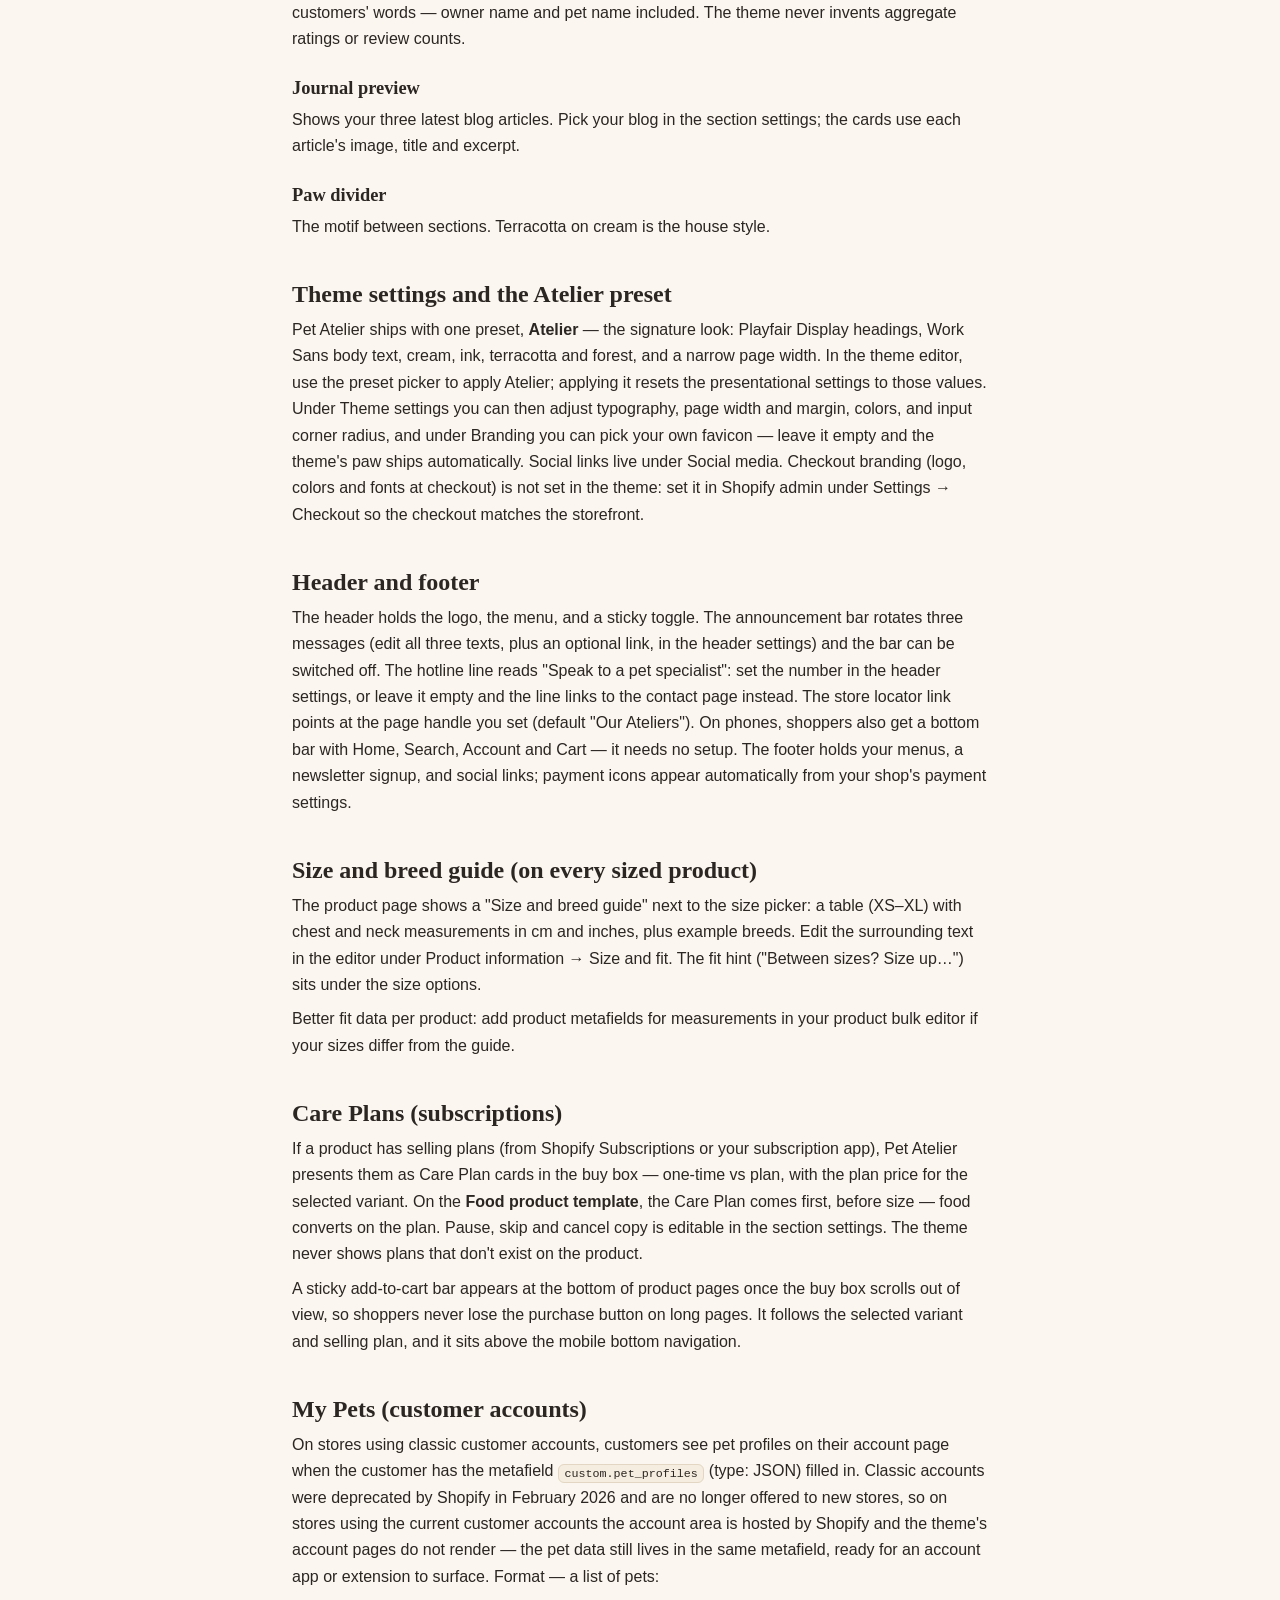
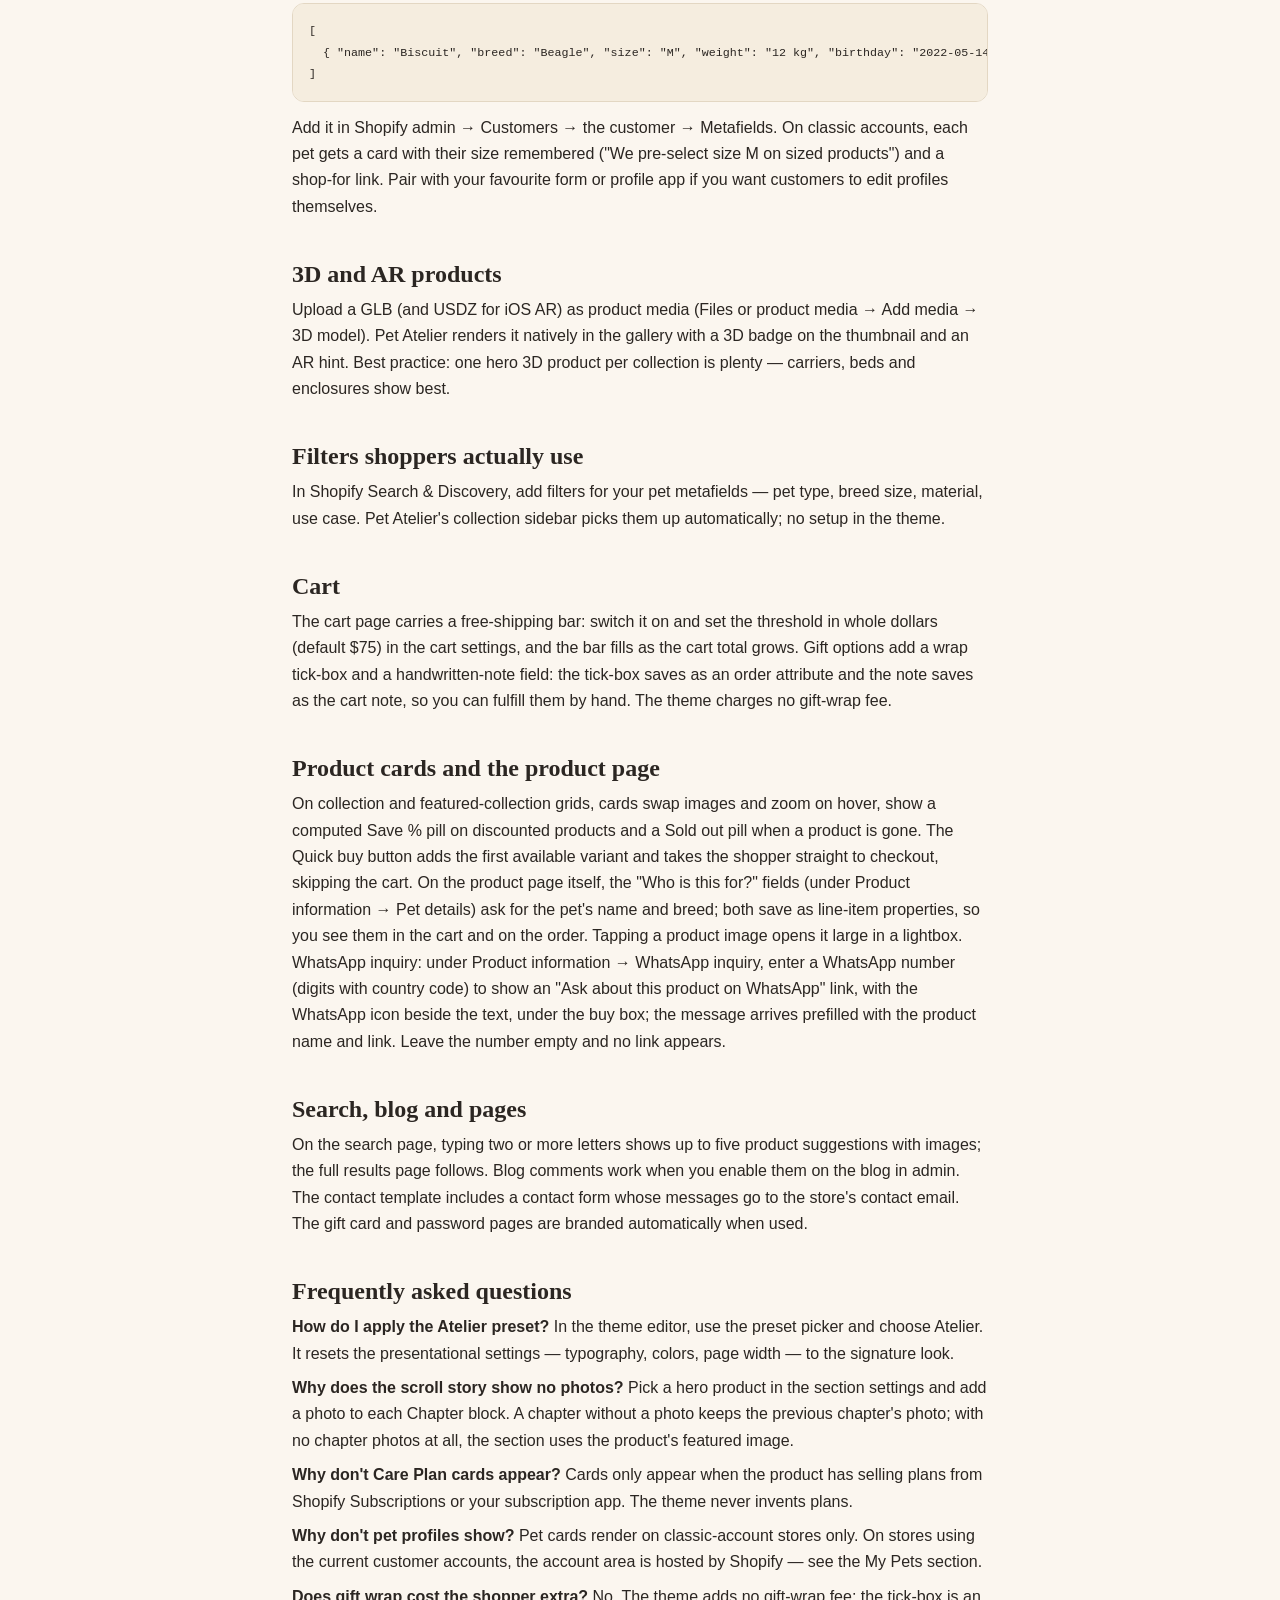
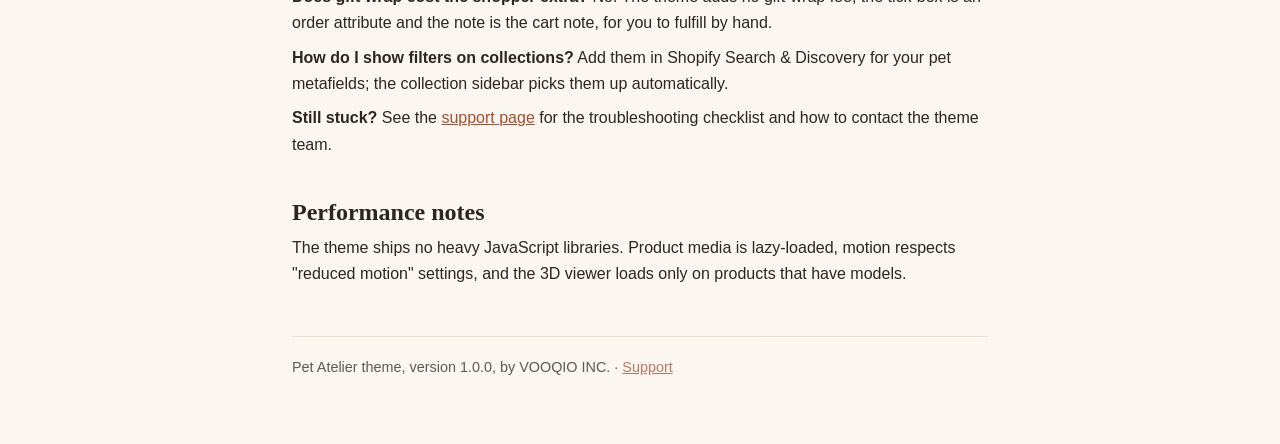
==== commit 722b5de1: "Mention WhatsApp icon in product page docs" ====
--- a/docs.html
+++ b/docs.html
@@ -74,7 +74,7 @@
   <p>The cart page carries a free-shipping bar: switch it on and set the threshold in whole dollars (default $75) in the cart settings, and the bar fills as the cart total grows. Gift options add a wrap tick-box and a handwritten-note field: the tick-box saves as an order attribute and the note saves as the cart note, so you can fulfill them by hand. The theme charges no gift-wrap fee.</p>
 
   <h2>Product cards and the product page</h2>
-  <p>On collection and featured-collection grids, cards swap images and zoom on hover, show a computed Save % pill on discounted products and a Sold out pill when a product is gone. The Quick buy button adds the first available variant and takes the shopper straight to checkout, skipping the cart. On the product page itself, the "Who is this for?" fields (under Product information → Pet details) ask for the pet's name and breed; both save as line-item properties, so you see them in the cart and on the order. Tapping a product image opens it large in a lightbox. WhatsApp inquiry: under Product information → WhatsApp inquiry, enter a WhatsApp number (digits with country code) to show an "Ask about this product on WhatsApp" link under the buy box; the message arrives prefilled with the product name and link. Leave the number empty and no link appears.</p>
+  <p>On collection and featured-collection grids, cards swap images and zoom on hover, show a computed Save % pill on discounted products and a Sold out pill when a product is gone. The Quick buy button adds the first available variant and takes the shopper straight to checkout, skipping the cart. On the product page itself, the "Who is this for?" fields (under Product information → Pet details) ask for the pet's name and breed; both save as line-item properties, so you see them in the cart and on the order. Tapping a product image opens it large in a lightbox. WhatsApp inquiry: under Product information → WhatsApp inquiry, enter a WhatsApp number (digits with country code) to show an "Ask about this product on WhatsApp" link, with the WhatsApp icon beside the text, under the buy box; the message arrives prefilled with the product name and link. Leave the number empty and no link appears.</p>
 
   <h2>Search, blog and pages</h2>
   <p>On the search page, typing two or more letters shows up to five product suggestions with images; the full results page follows. Blog comments work when you enable them on the blog in admin. The contact template includes a contact form whose messages go to the store's contact email. The gift card and password pages are branded automatically when used.</p>
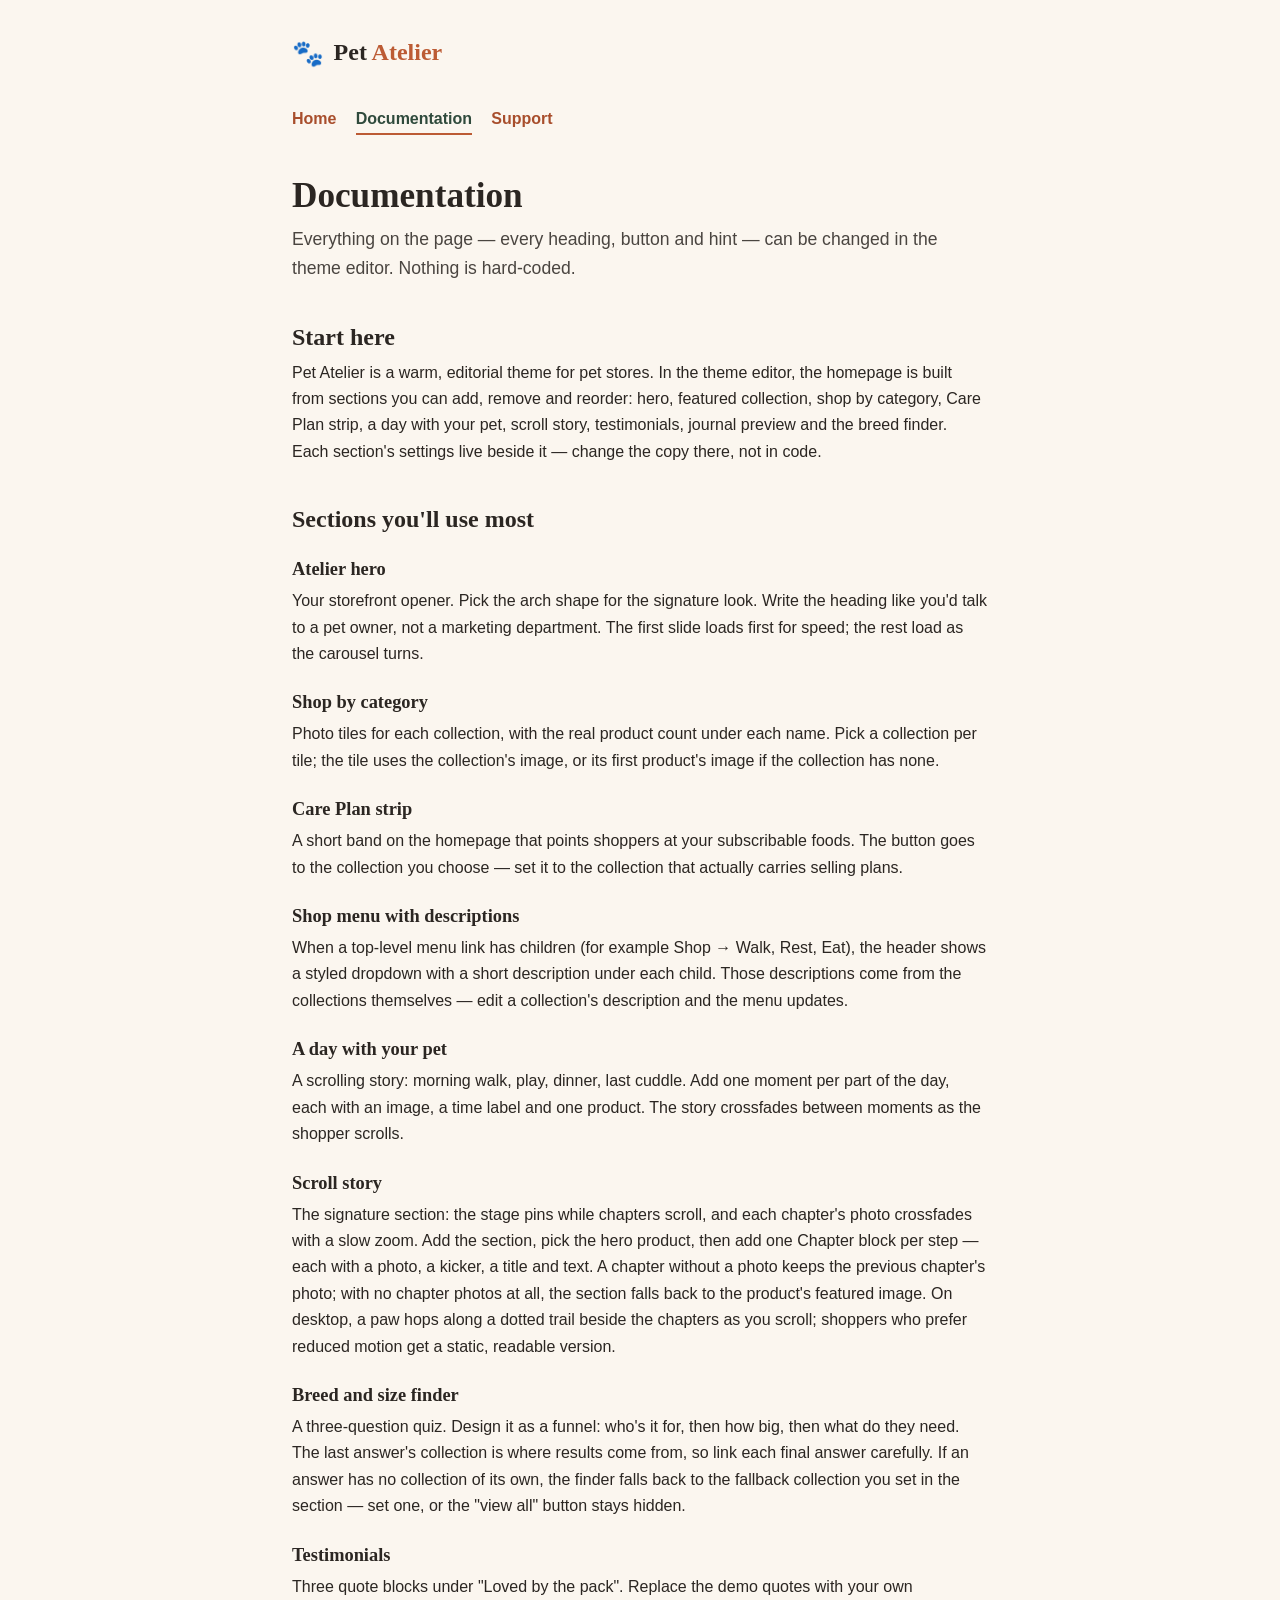
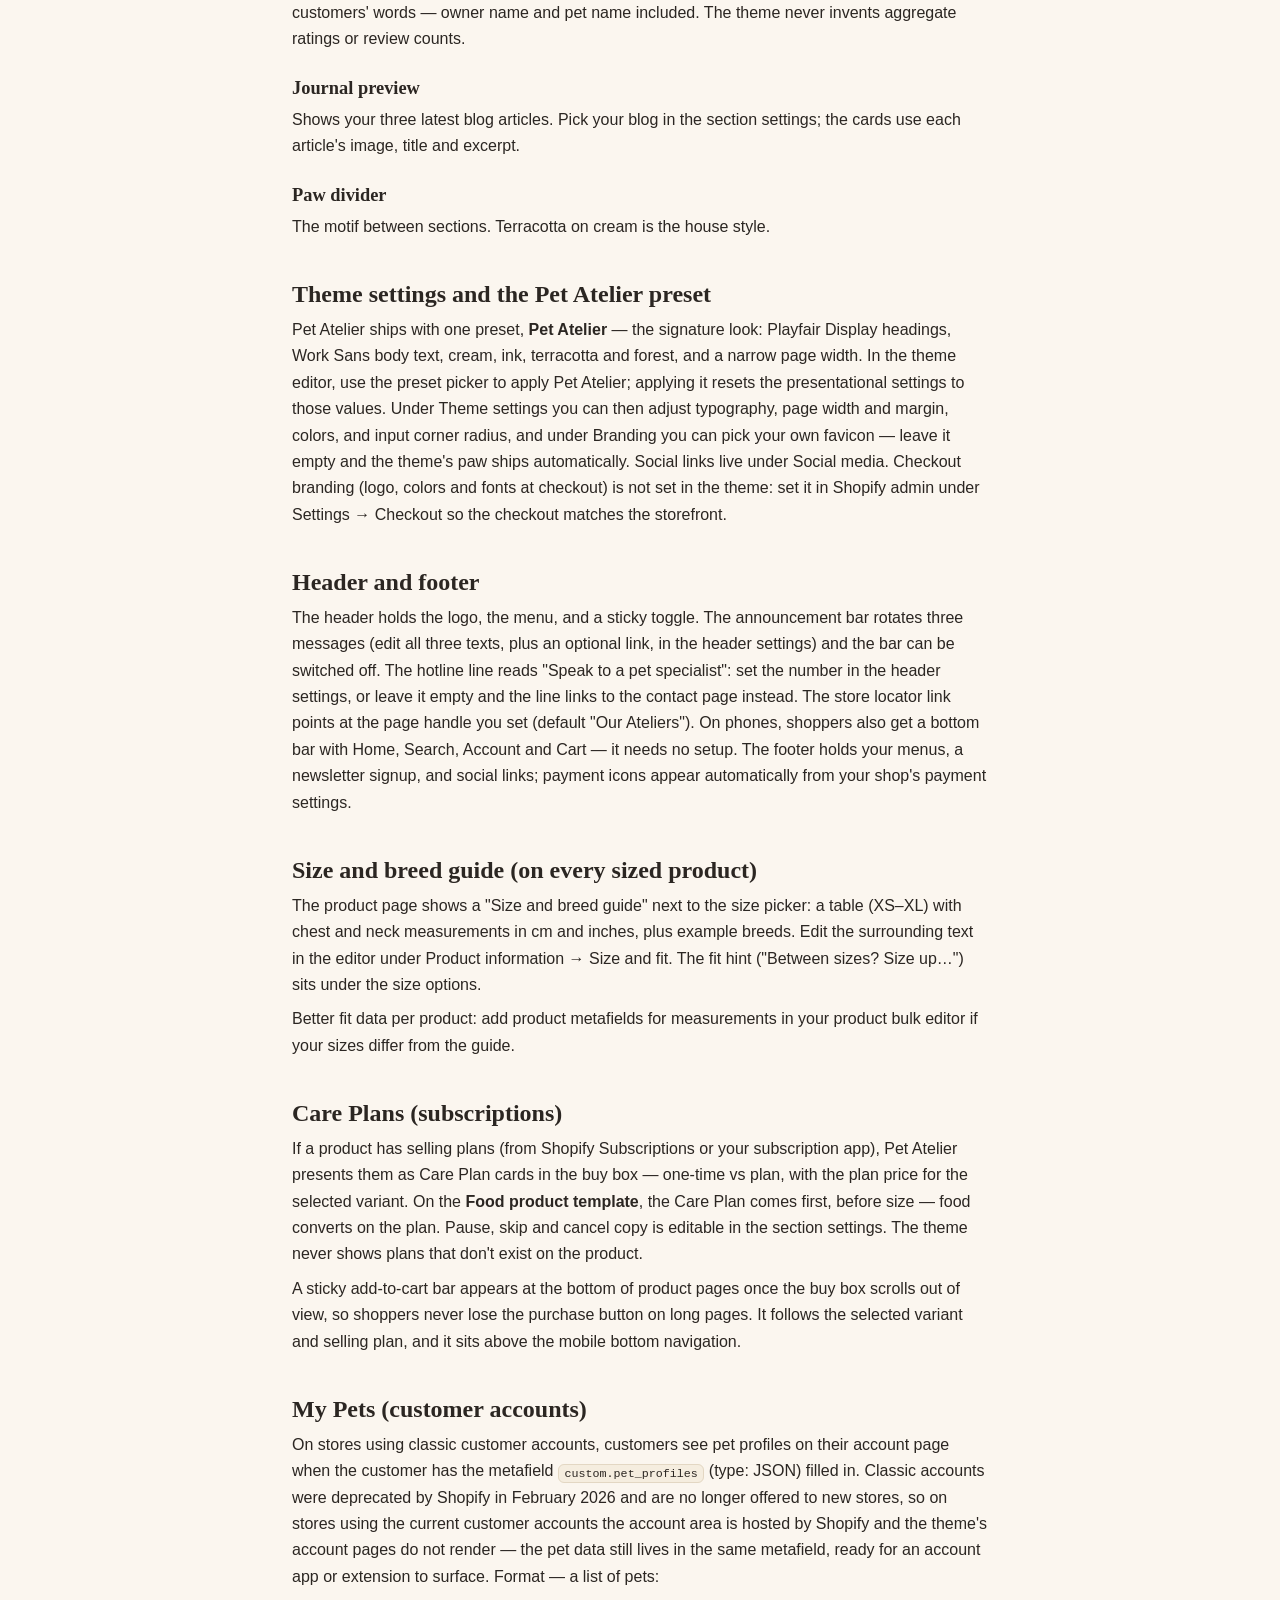
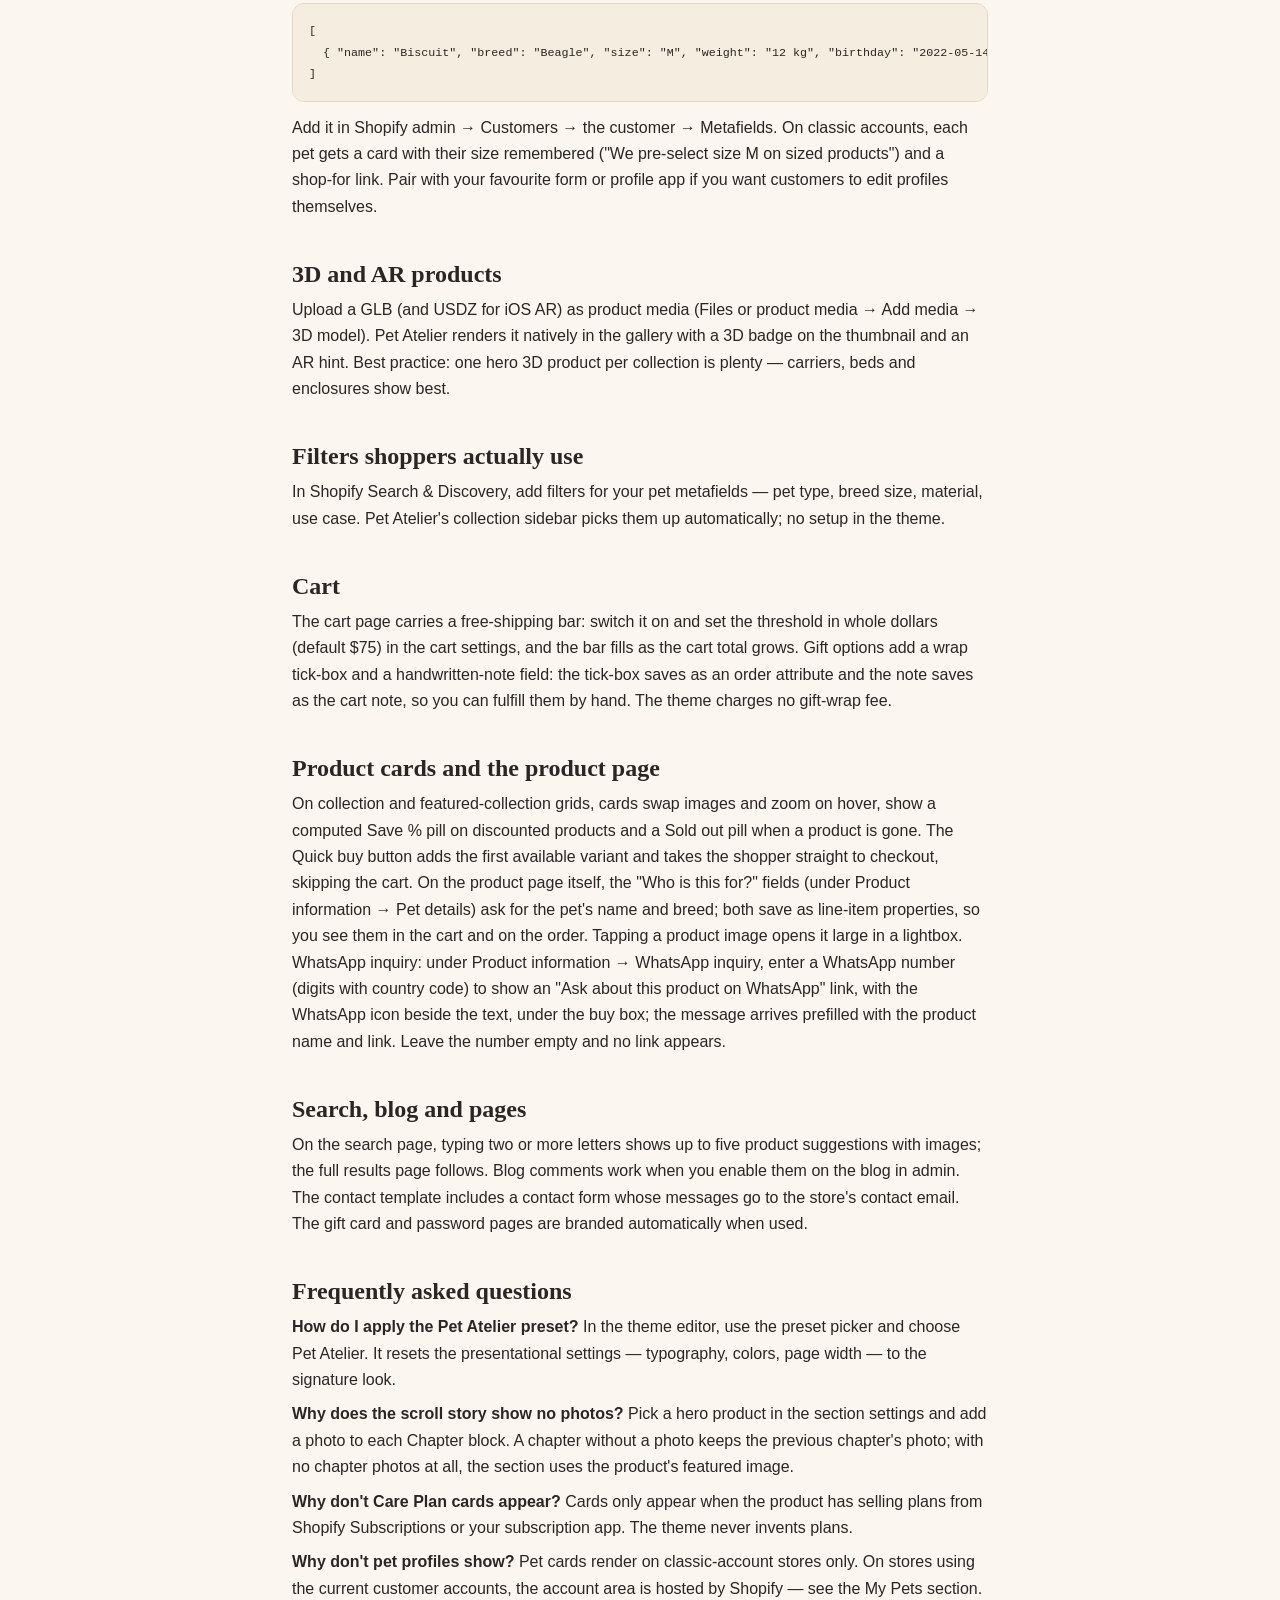
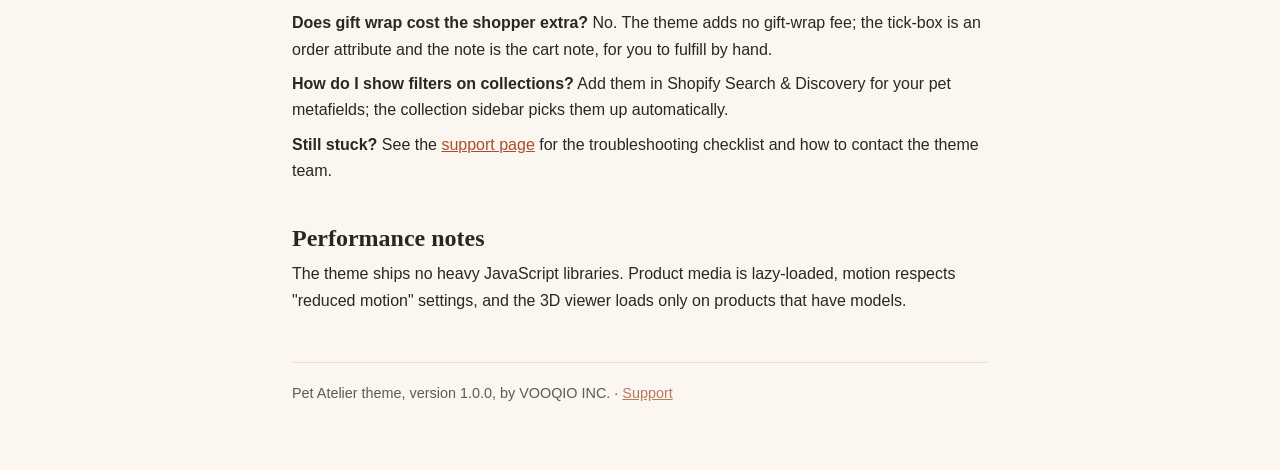
==== commit 456364ee: "Rename docs preset references to Pet Atelier" ====
--- a/docs.html
+++ b/docs.html
@@ -43,8 +43,8 @@
   <h3>Paw divider</h3>
   <p>The motif between sections. Terracotta on cream is the house style.</p>
 
-  <h2>Theme settings and the Atelier preset</h2>
-  <p>Pet Atelier ships with one preset, <strong>Atelier</strong> — the signature look: Playfair Display headings, Work Sans body text, cream, ink, terracotta and forest, and a narrow page width. In the theme editor, use the preset picker to apply Atelier; applying it resets the presentational settings to those values. Under Theme settings you can then adjust typography, page width and margin, colors, and input corner radius, and under Branding you can pick your own favicon — leave it empty and the theme's paw ships automatically. Social links live under Social media. Checkout branding (logo, colors and fonts at checkout) is not set in the theme: set it in Shopify admin under Settings → Checkout so the checkout matches the storefront.</p>
+  <h2>Theme settings and the Pet Atelier preset</h2>
+  <p>Pet Atelier ships with one preset, <strong>Pet Atelier</strong> — the signature look: Playfair Display headings, Work Sans body text, cream, ink, terracotta and forest, and a narrow page width. In the theme editor, use the preset picker to apply Pet Atelier; applying it resets the presentational settings to those values. Under Theme settings you can then adjust typography, page width and margin, colors, and input corner radius, and under Branding you can pick your own favicon — leave it empty and the theme's paw ships automatically. Social links live under Social media. Checkout branding (logo, colors and fonts at checkout) is not set in the theme: set it in Shopify admin under Settings → Checkout so the checkout matches the storefront.</p>
 
   <h2>Header and footer</h2>
   <p>The header holds the logo, the menu, and a sticky toggle. The announcement bar rotates three messages (edit all three texts, plus an optional link, in the header settings) and the bar can be switched off. The hotline line reads "Speak to a pet specialist": set the number in the header settings, or leave it empty and the line links to the contact page instead. The store locator link points at the page handle you set (default "Our Ateliers"). On phones, shoppers also get a bottom bar with Home, Search, Account and Cart — it needs no setup. The footer holds your menus, a newsletter signup, and social links; payment icons appear automatically from your shop's payment settings.</p>
@@ -80,7 +80,7 @@
   <p>On the search page, typing two or more letters shows up to five product suggestions with images; the full results page follows. Blog comments work when you enable them on the blog in admin. The contact template includes a contact form whose messages go to the store's contact email. The gift card and password pages are branded automatically when used.</p>
 
   <h2>Frequently asked questions</h2>
-  <p><strong>How do I apply the Atelier preset?</strong> In the theme editor, use the preset picker and choose Atelier. It resets the presentational settings — typography, colors, page width — to the signature look.</p>
+  <p><strong>How do I apply the Pet Atelier preset?</strong> In the theme editor, use the preset picker and choose Pet Atelier. It resets the presentational settings — typography, colors, page width — to the signature look.</p>
   <p><strong>Why does the scroll story show no photos?</strong> Pick a hero product in the section settings and add a photo to each Chapter block. A chapter without a photo keeps the previous chapter's photo; with no chapter photos at all, the section uses the product's featured image.</p>
   <p><strong>Why don't Care Plan cards appear?</strong> Cards only appear when the product has selling plans from Shopify Subscriptions or your subscription app. The theme never invents plans.</p>
   <p><strong>Why don't pet profiles show?</strong> Pet cards render on classic-account stores only. On stores using the current customer accounts, the account area is hosted by Shopify — see the My Pets section.</p>
